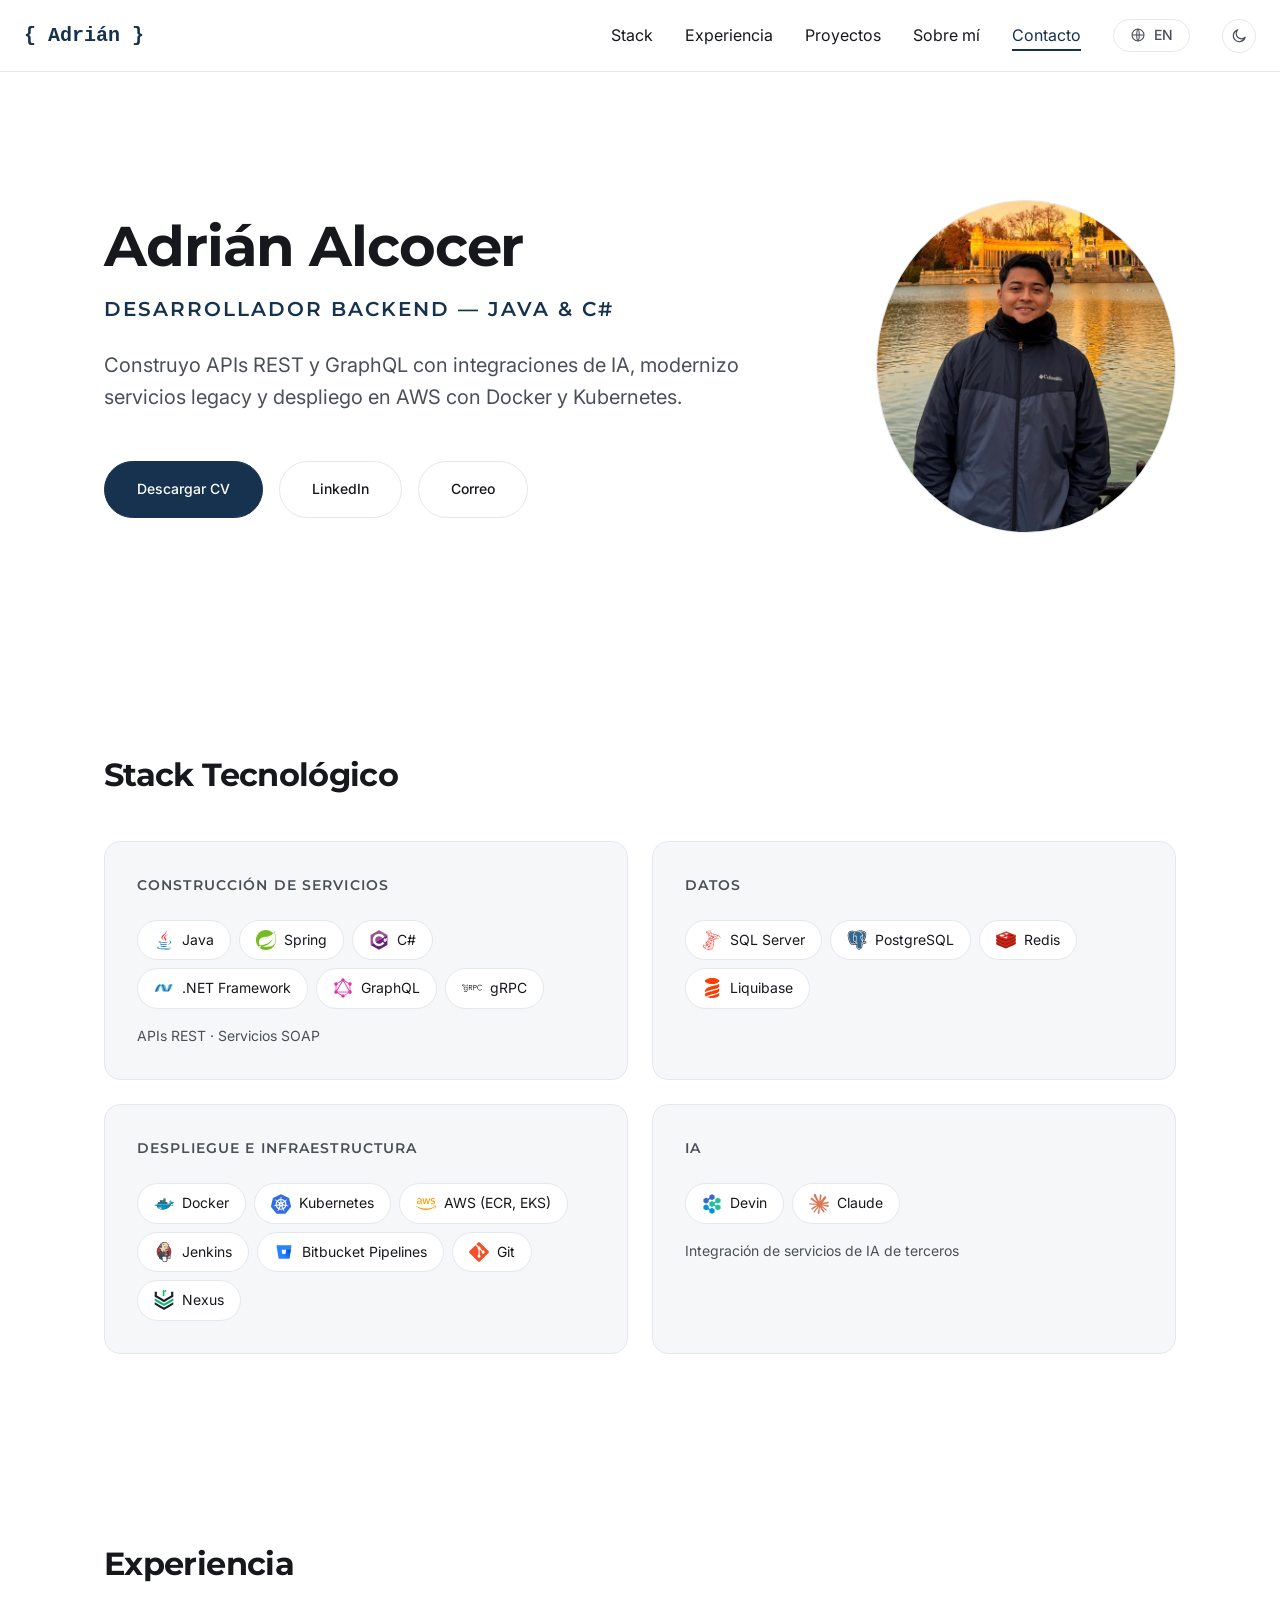
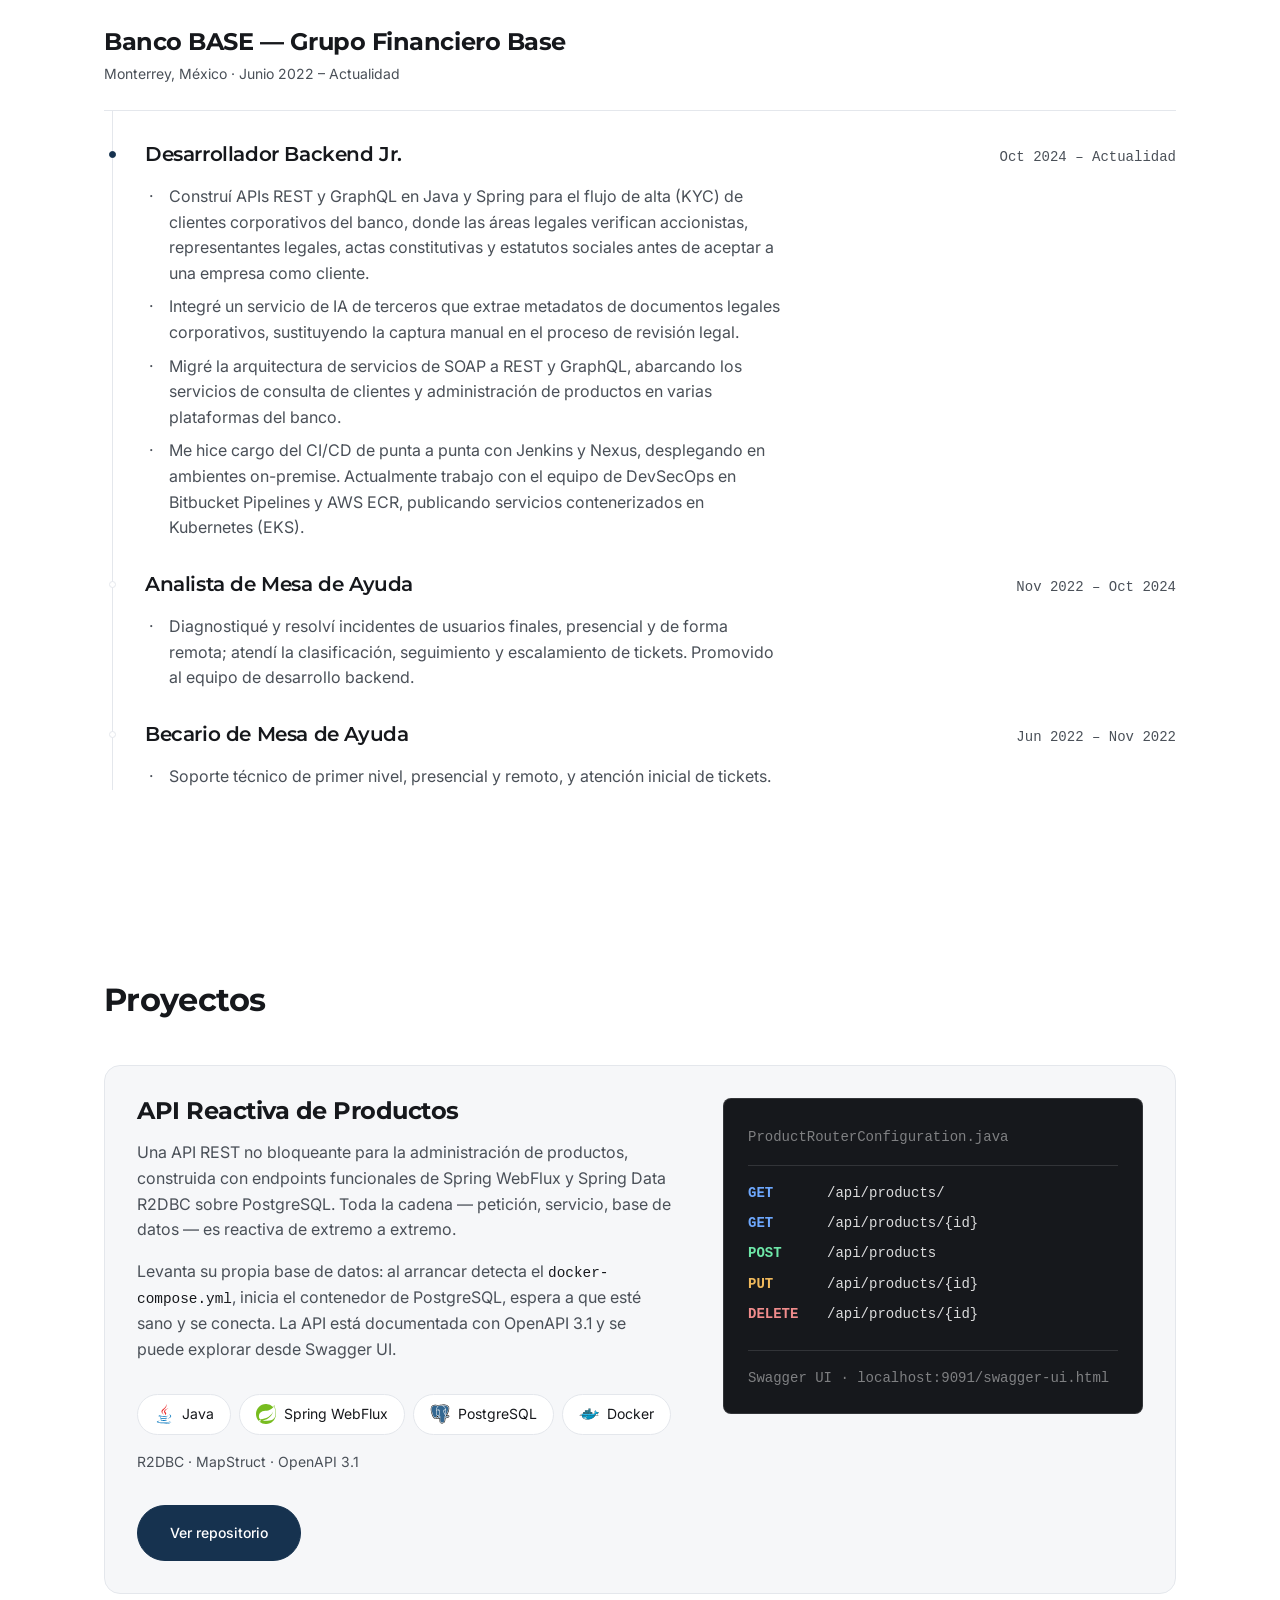
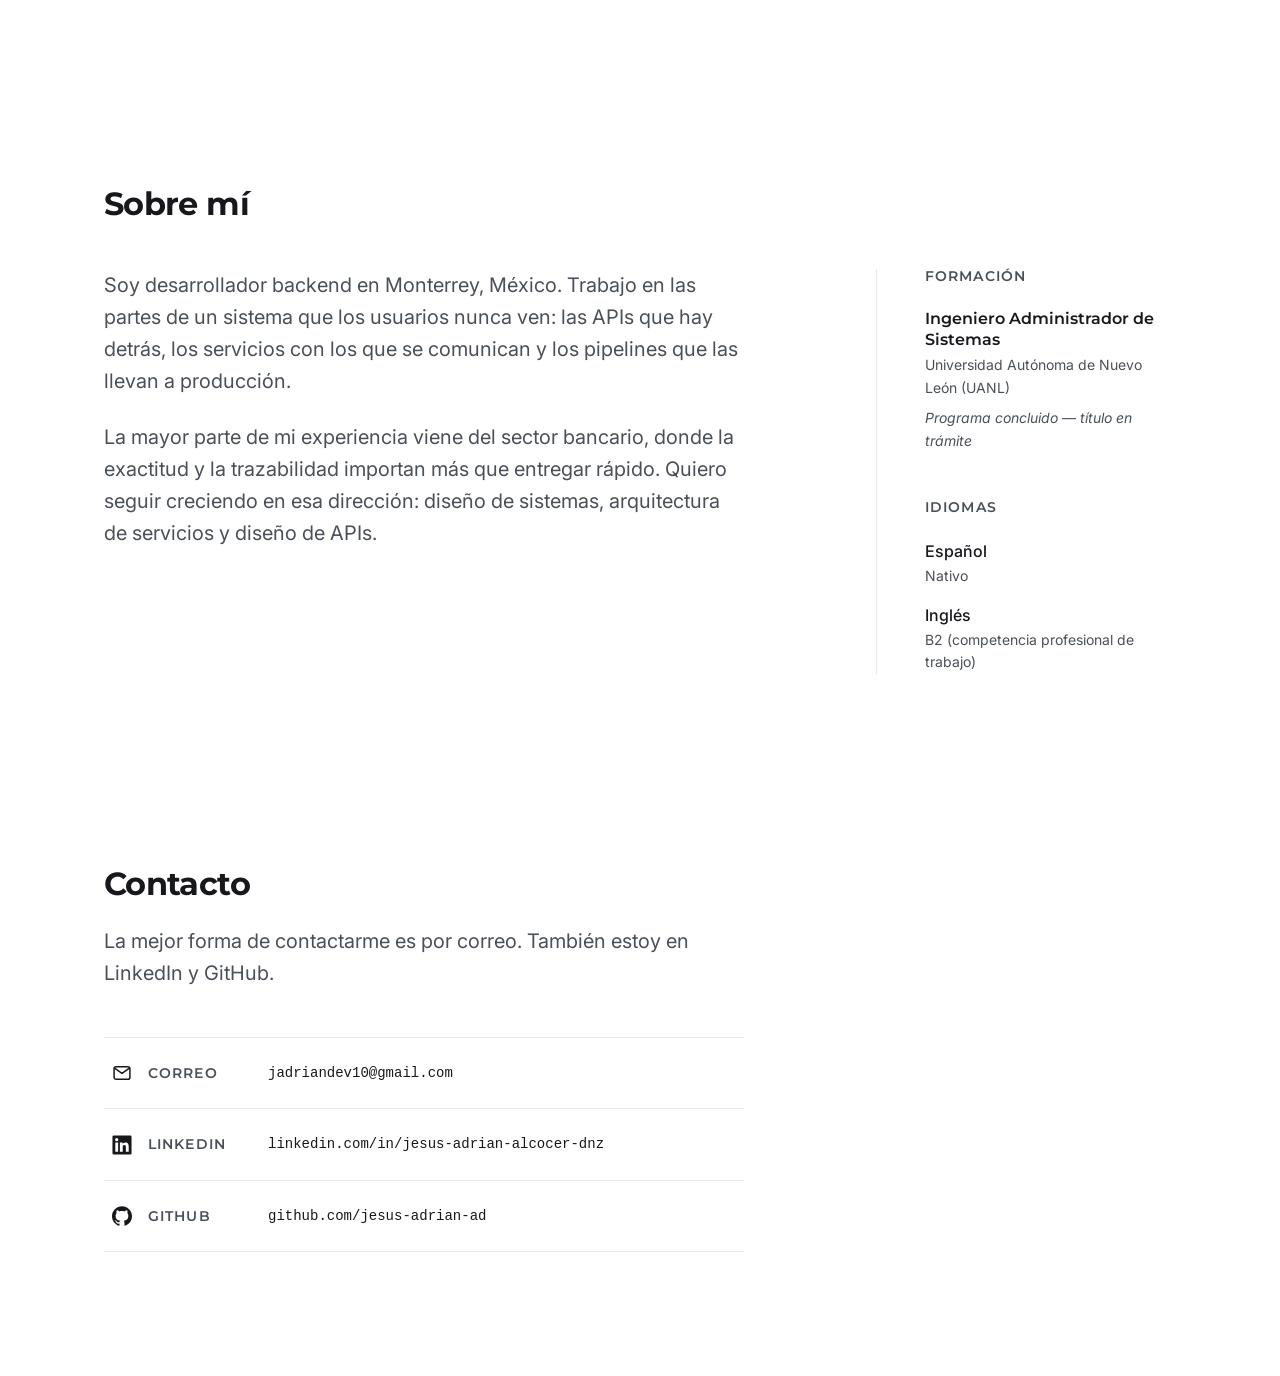
==== index-es.html @ e0c92d5a "feat: add animations, language and dark mode" ====
<!DOCTYPE html>
<html lang="es">

<head>
    <meta charset="UTF-8">
    <meta name="viewport" content="width=device-width, initial-scale=1.0, viewport-fit=cover">
    <title>Jesus Adrian Alcocer Donez</title>
    <meta name="description"
        content="Desarrollador backend en Monterrey, México. APIs REST y GraphQL en Java y Spring, integraciones de IA y despliegues en AWS con Docker y Kubernetes.">

    <!-- Antes del primer pintado: evita el destello blanco al recargar en oscuro. -->
    <script>
        (() => {
            try {
                const t = localStorage.getItem('theme');
                if (t === 'light' || t === 'dark') {
                    document.documentElement.setAttribute('data-theme', t);
                }
            } catch (e) {
                /* localStorage bloqueado: manda la preferencia del sistema */
            }
        })();
    </script>

    <!-- Versiones por idioma -->
    <link rel="alternate" hreflang="en" href="./index.html">
    <link rel="alternate" hreflang="es" href="./index-es.html">
    <link rel="alternate" hreflang="x-default" href="./index.html">

    <!-- Tab Icon -->
    <link rel="icon" href="./assets/icons/yisoft_favicon_64.png" type="image/x-icon">

    <!-- Fonts: Montserrat (títulos) + Inter (texto) -->
    <link rel="preconnect" href="https://fonts.googleapis.com">
    <link rel="preconnect" href="https://fonts.gstatic.com" crossorigin>
    <link
        href="https://fonts.googleapis.com/css2?family=Inter:wght@400;500&family=Montserrat:wght@600;700&display=swap"
        rel="stylesheet">

    <!-- Styles Refference -->
    <link rel="stylesheet" href="./styles/styles.css">
</head>

<body>
    <nav>
        <a href="#" class="logo">{ Adrián }</a>
        <div class="nav-right">
            <ul id="nav-menu">
                <li><a href="#stack">Stack</a></li>
                <li><a href="#experience">Experiencia</a></li>
                <li><a href="#projects">Proyectos</a></li>
                <li><a href="#about">Sobre mí</a></li>
                <li><a href="#contact">Contacto</a></li>
            </ul>
            <a class="lang-switch" href="./index.html" hreflang="en" lang="en"
                title="View this page in English">
                <svg class="lang-icon" viewBox="0 0 24 24" fill="none" stroke="currentColor"
                    stroke-width="1.6" aria-hidden="true" focusable="false">
                    <circle cx="12" cy="12" r="9" />
                    <path d="M3 12h18" />
                    <path d="M12 3c2.5 2.7 2.5 15.3 0 18" />
                    <path d="M12 3c-2.5 2.7-2.5 15.3 0 18" />
                </svg>
                EN
            </a>
            <button class="theme-toggle" type="button" aria-label="Cambiar entre modo claro y oscuro" title="Cambiar entre modo claro y oscuro">
                <svg class="theme-icon theme-icon-moon" viewBox="0 0 24 24" fill="none"
                    stroke="currentColor" stroke-width="1.7" stroke-linecap="round"
                    stroke-linejoin="round" aria-hidden="true" focusable="false">
                    <path d="M20 14.5A8.5 8.5 0 1 1 9.5 4a7 7 0 0 0 10.5 10.5Z" />
                </svg>
                <svg class="theme-icon theme-icon-sun" viewBox="0 0 24 24" fill="none"
                    stroke="currentColor" stroke-width="1.7" stroke-linecap="round"
                    stroke-linejoin="round" aria-hidden="true" focusable="false">
                    <circle cx="12" cy="12" r="4.2" />
                    <path d="M12 2.5v2M12 19.5v2M2.5 12h2M19.5 12h2" />
                    <path d="m4.9 4.9 1.4 1.4M17.7 17.7l1.4 1.4M19.1 4.9l-1.4 1.4M6.3 17.7l-1.4 1.4" />
                </svg>
            </button>
            <button class="nav-toggle" type="button" aria-label="Abrir menú de navegación"
                aria-expanded="false" aria-controls="nav-menu">
                <svg class="nav-icon nav-icon-menu" viewBox="0 0 24 24" fill="none"
                    stroke="currentColor" stroke-width="1.8" stroke-linecap="round"
                    aria-hidden="true" focusable="false">
                    <path d="M4 7h16M4 12h16M4 17h16" />
                </svg>
                <svg class="nav-icon nav-icon-close" viewBox="0 0 24 24" fill="none"
                    stroke="currentColor" stroke-width="1.8" stroke-linecap="round"
                    aria-hidden="true" focusable="false">
                    <path d="M6 6l12 12M18 6L6 18" />
                </svg>
            </button>
        </div>
    </nav>

    <main>
    <section class="hero">
        <div class="hero-text">
            <h1>Adrián Alcocer</h1>
            <p class="hero-role">Desarrollador Backend — Java &amp; C#</p>
            <p class="hero-summary">Construyo APIs REST y GraphQL con integraciones de IA,
                modernizo servicios legacy y despliego en AWS
                con Docker y Kubernetes.</p>

            <div class="hero-actions">
                <a class="btn btn-primary" href="./assets/docs/CV_Spanish_Version.pdf" download>
                    Descargar CV</a>
                <a class="btn" href="https://linkedin.com/in/jesus-adrian-alcocer-dnz"
                    target="_blank" rel="noopener noreferrer">LinkedIn</a>
                <a class="btn" href="mailto:jadriandev10@gmail.com">Correo</a>
            </div>
        </div>
        <div class="hero-picture">
            <img src="./assets/images/adrian_hero.jpg" alt="Adrián Alcocer" width="624" height="693">
        </div>
    </section>
    <section class="stack" id="stack">
        <h2>Stack Tecnológico</h2>

        <dl class="stack-grid">
            <div class="stack-card">
                <dt>Construcción de servicios</dt>
                <dd>
                    <ul class="chips">
                        <li class="chip"><img src="./assets/icons/tech/java.svg" alt="" width="24" height="24">Java</li>
                        <li class="chip"><img src="./assets/icons/tech/spring.svg" alt="" width="24" height="24">Spring</li>
                        <li class="chip"><img src="./assets/icons/tech/csharp.svg" alt="" width="24" height="24">C#</li>
                        <li class="chip"><img src="./assets/icons/tech/dotnet.svg" alt="" width="24" height="24">.NET Framework</li>
                        <li class="chip"><img src="./assets/icons/tech/graphql.svg" alt="" width="24" height="24">GraphQL</li>
                        <li class="chip"><img src="./assets/icons/tech/grpc.svg" alt="" width="24" height="24">gRPC</li>
                    </ul>
                    <p class="chips-extra">APIs REST · Servicios SOAP</p>
                </dd>
            </div>

            <div class="stack-card">
                <dt>Datos</dt>
                <dd>
                    <ul class="chips">
                        <li class="chip"><img src="./assets/icons/tech/sqlserver.svg" alt="" width="24" height="24">SQL Server</li>
                        <li class="chip"><img src="./assets/icons/tech/postgresql.svg" alt="" width="24" height="24">PostgreSQL</li>
                        <li class="chip"><img src="./assets/icons/tech/redis.svg" alt="" width="24" height="24">Redis</li>
                        <li class="chip"><img src="./assets/icons/tech/liquibase.svg" alt="" width="24" height="24">Liquibase</li>
                    </ul>
                </dd>
            </div>

            <div class="stack-card">
                <dt>Despliegue e infraestructura</dt>
                <dd>
                    <ul class="chips">
                        <li class="chip"><img src="./assets/icons/tech/docker.svg" alt="" width="24" height="24">Docker</li>
                        <li class="chip"><img src="./assets/icons/tech/kubernetes.svg" alt="" width="24" height="24">Kubernetes</li>
                        <li class="chip"><img src="./assets/icons/tech/aws.svg" alt="" width="24" height="24">AWS (ECR, EKS)</li>
                        <li class="chip"><img src="./assets/icons/tech/jenkins.svg" alt="" width="24" height="24">Jenkins</li>
                        <li class="chip"><img src="./assets/icons/tech/bitbucket.svg" alt="" width="24" height="24">Bitbucket Pipelines</li>
                        <li class="chip"><img src="./assets/icons/tech/git.svg" alt="" width="24" height="24">Git</li>
                        <li class="chip"><img src="./assets/icons/tech/sonatype-nexus-repository.svg" alt="" width="24" height="24">Nexus</li>
                    </ul>
                </dd>
            </div>

            <div class="stack-card">
                <dt>IA</dt>
                <dd>
                    <ul class="chips">
                        <li class="chip"><img src="./assets/icons/tech/devin-color.svg" alt="" width="24" height="24">Devin</li>
                        <li class="chip"><img src="./assets/icons/tech/claude.svg" alt="" width="24" height="24">Claude</li>
                    </ul>
                    <p class="chips-extra">Integración de servicios de IA de terceros</p>
                </dd>
            </div>
        </dl>
    </section>
    <section class="experience" id="experience">
        <h2>Experiencia</h2>

        <article class="job">
            <header class="job-header">
                <h3 class="job-company">Banco BASE — Grupo Financiero Base</h3>
                <p class="job-meta">Monterrey, México · Junio 2022 – Actualidad</p>
            </header>

            <ol class="roles">
                <li class="role role-current">
                    <div class="role-header">
                        <h4 class="role-title">Desarrollador Backend Jr.</h4>
                        <p class="role-dates">Oct 2024 – Actualidad</p>
                    </div>
                    <ul class="role-points">
                        <li>Construí APIs REST y GraphQL en Java y Spring para el flujo de alta (KYC)
                            de clientes corporativos del banco, donde las áreas legales verifican
                            accionistas, representantes legales, actas constitutivas y estatutos
                            sociales antes de aceptar a una empresa como cliente.</li>
                        <li>Integré un servicio de IA de terceros que extrae metadatos de documentos
                            legales corporativos, sustituyendo la captura manual en el proceso de
                            revisión legal.</li>
                        <li>Migré la arquitectura de servicios de SOAP a REST y GraphQL, abarcando los
                            servicios de consulta de clientes y administración de productos en varias
                            plataformas del banco.</li>
                        <li>Me hice cargo del CI/CD de punta a punta con Jenkins y Nexus, desplegando
                            en ambientes on-premise. Actualmente trabajo con el equipo de DevSecOps en
                            Bitbucket Pipelines y AWS ECR, publicando servicios contenerizados en
                            Kubernetes (EKS).</li>
                    </ul>
                </li>

                <li class="role">
                    <div class="role-header">
                        <h4 class="role-title">Analista de Mesa de Ayuda</h4>
                        <p class="role-dates">Nov 2022 – Oct 2024</p>
                    </div>
                    <ul class="role-points">
                        <li>Diagnostiqué y resolví incidentes de usuarios finales, presencial y de
                            forma remota; atendí la clasificación, seguimiento y escalamiento de
                            tickets. Promovido al equipo de desarrollo backend.</li>
                    </ul>
                </li>

                <li class="role">
                    <div class="role-header">
                        <h4 class="role-title">Becario de Mesa de Ayuda</h4>
                        <p class="role-dates">Jun 2022 – Nov 2022</p>
                    </div>
                    <ul class="role-points">
                        <li>Soporte técnico de primer nivel, presencial y remoto, y atención inicial
                            de tickets.</li>
                    </ul>
                </li>
            </ol>
        </article>
    </section>
    <section class="projects" id="projects">
        <h2>Proyectos</h2>

        <article class="project">
            <div class="project-info">
                <h3 class="project-title">API Reactiva de Productos</h3>
                <p class="project-desc">Una API REST no bloqueante para la administración de
                    productos, construida con endpoints funcionales de Spring WebFlux y Spring Data
                    R2DBC sobre PostgreSQL. Toda la cadena — petición, servicio, base de datos — es
                    reactiva de extremo a extremo.</p>
                <p class="project-desc">Levanta su propia base de datos: al arrancar detecta el
                    <code>docker-compose.yml</code>, inicia el contenedor de PostgreSQL, espera a que
                    esté sano y se conecta. La API está documentada con OpenAPI 3.1 y se puede
                    explorar desde Swagger UI.</p>

                <ul class="chips">
                    <li class="chip"><img src="./assets/icons/tech/java.svg" alt="" width="24" height="24">Java</li>
                    <li class="chip"><img src="./assets/icons/tech/spring.svg" alt="" width="24" height="24">Spring WebFlux</li>
                    <li class="chip"><img src="./assets/icons/tech/postgresql.svg" alt="" width="24" height="24">PostgreSQL</li>
                    <li class="chip"><img src="./assets/icons/tech/docker.svg" alt="" width="24" height="24">Docker</li>
                </ul>
                <p class="chips-extra">R2DBC · MapStruct · OpenAPI 3.1</p>

                <div class="project-actions">
                    <a class="btn btn-primary" href="https://github.com/jesus-adrian-ad/crud-spring-webflux"
                        target="_blank" rel="noopener noreferrer">Ver repositorio</a>
                </div>
            </div>

            <div class="project-preview">
                <div class="preview-head">
                    <span class="preview-title">ProductRouterConfiguration.java</span>
                </div>
                <ul class="endpoints">
                    <li><span class="method method-get">GET</span><code>/api/products/</code></li>
                    <li><span class="method method-get">GET</span><code>/api/products/{id}</code></li>
                    <li><span class="method method-post">POST</span><code>/api/products</code></li>
                    <li><span class="method method-put">PUT</span><code>/api/products/{id}</code></li>
                    <li><span class="method method-delete">DELETE</span><code>/api/products/{id}</code></li>
                </ul>
                <p class="preview-foot">Swagger UI · localhost:9091/swagger-ui.html</p>
            </div>
        </article>
    </section>
    <section class="about" id="about">
        <h2>Sobre mí</h2>

        <div class="about-grid">
            <div class="about-bio">
                <p>Soy desarrollador backend en Monterrey, México. Trabajo en las partes de un
                    sistema que los usuarios nunca ven: las APIs que hay detrás, los servicios con
                    los que se comunican y los pipelines que las llevan a producción.</p>
                <p>La mayor parte de mi experiencia viene del sector bancario, donde la exactitud y
                    la trazabilidad importan más que entregar rápido. Quiero seguir creciendo en esa
                    dirección: diseño de sistemas, arquitectura de servicios y diseño de APIs.</p>
            </div>

            <aside class="about-facts">
                <div class="fact">
                    <h3>Formación</h3>
                    <p class="fact-title">Ingeniero Administrador de Sistemas</p>
                    <p class="fact-meta">Universidad Autónoma de Nuevo León (UANL)</p>
                    <p class="fact-note">Programa concluido — título en trámite</p>
                </div>

                <div class="fact">
                    <h3>Idiomas</h3>
                    <dl class="langs">
                        <div>
                            <dt>Español</dt>
                            <dd>Nativo</dd>
                        </div>
                        <div>
                            <dt>Inglés</dt>
                            <dd>B2 (competencia profesional de trabajo)</dd>
                        </div>
                    </dl>
                </div>
            </aside>
        </div>
    </section>
    <section class="contact" id="contact">
        <h2>Contacto</h2>
        <p class="contact-lead">La mejor forma de contactarme es por correo.
            También estoy en LinkedIn y GitHub.</p>

        <ul class="contact-list">
            <li>
                <a class="contact-link" href="mailto:jadriandev10@gmail.com">
                    <svg class="contact-icon" viewBox="0 0 24 24" fill="none" stroke="currentColor"
                        stroke-width="1.8" stroke-linecap="round" stroke-linejoin="round"
                        aria-hidden="true" focusable="false">
                        <rect x="2.5" y="4.5" width="19" height="15" rx="2.5" />
                        <path d="m3.5 6.5 8.5 6 8.5-6" />
                    </svg>
                    <span class="contact-label">Correo</span>
                    <span class="contact-value">jadriandev10@gmail.com</span>
                </a>
            </li>
            <li>
                <a class="contact-link" href="https://linkedin.com/in/jesus-adrian-alcocer-dnz"
                    target="_blank" rel="noopener noreferrer">
                    <svg class="contact-icon" viewBox="0 0 128 128" fill="currentColor"
                        aria-hidden="true" focusable="false">
                        <path
                            d="M116 3H12a8.91 8.91 0 00-9 8.8v104.42a8.91 8.91 0 009 8.78h104a8.93 8.93 0 009-8.81V11.77A8.93 8.93 0 00116 3zM39.17 107H21.06V48.73h18.11zm-9-66.21a10.5 10.5 0 1110.49-10.5 10.5 10.5 0 01-10.54 10.48zM107 107H88.89V78.65c0-6.75-.12-15.44-9.41-15.44s-10.87 7.36-10.87 15V107H50.53V48.73h17.36v8h.24c2.42-4.58 8.32-9.41 17.13-9.41C103.6 47.28 107 59.35 107 75z" />
                    </svg>
                    <span class="contact-label">LinkedIn</span>
                    <span class="contact-value">linkedin.com/in/jesus-adrian-alcocer-dnz</span>
                </a>
            </li>
            <li>
                <a class="contact-link" href="https://github.com/jesus-adrian-ad"
                    target="_blank" rel="noopener noreferrer">
                    <svg class="contact-icon" viewBox="0 0 24 24" fill="currentColor"
                        aria-hidden="true" focusable="false">
                        <path
                            d="M12 .297c-6.63 0-12 5.373-12 12 0 5.303 3.438 9.8 8.205 11.385.6.113.82-.258.82-.577 0-.285-.01-1.04-.015-2.04-3.338.724-4.042-1.61-4.042-1.61C4.422 18.07 3.633 17.7 3.633 17.7c-1.087-.744.084-.729.084-.729 1.205.084 1.838 1.236 1.838 1.236 1.07 1.835 2.809 1.305 3.495.998.108-.776.417-1.305.76-1.605-2.665-.3-5.466-1.332-5.466-5.93 0-1.31.465-2.38 1.235-3.22-.135-.303-.54-1.523.105-3.176 0 0 1.005-.322 3.3 1.23.96-.267 1.98-.399 3-.405 1.02.006 2.04.138 3 .405 2.28-1.552 3.285-1.23 3.285-1.23.645 1.653.24 2.873.12 3.176.765.84 1.23 1.91 1.23 3.22 0 4.61-2.805 5.625-5.475 5.92.42.36.81 1.096.81 2.22 0 1.606-.015 2.896-.015 3.286 0 .315.21.69.825.57C20.565 22.092 24 17.592 24 12.297c0-6.627-5.373-12-12-12" />
                    </svg>
                    <span class="contact-label">GitHub</span>
                    <span class="contact-value">github.com/jesus-adrian-ad</span>
                </a>
            </li>
        </ul>
    </section>
    </main>

    <!-- Sin defer a propósito: debe correr antes del primer pintado. -->
    <script src="./scripts/main.js"></script>
</body>

</html>
---- styles/styles.css ----
/* =====================================================================
   Adrián Alcocer — Sitio personal
   Vamos construyendo esta hoja de estilos bloque por bloque.
   ===================================================================== */


/* =====================================================================
   BLOQUE 0 — Reset mínimo
   ===================================================================== */

*, *::before, *::after {
  box-sizing: border-box;
}

html {
  scroll-behavior: smooth;
}

body {
  margin: 0;
}

ul {
  list-style: none;
  margin: 0;
  padding: 0;
}

a {
  color: inherit;
  text-decoration: none;
}


/* =====================================================================
   BLOQUE 1 — Design tokens
   ===================================================================== */

:root {
  /* Espaciado: escala base 8 */
  --space-1:  4px;
  --space-2:  8px;
  --space-3: 16px;
  --space-4: 24px;
  --space-5: 32px;
  --space-6: 48px;
  --space-7: 64px;
  --space-8: 96px;
  --space-9: 128px;

  /* Tipografía */
  --text-xs:  0.875rem;
  --text-sm:  1rem;
  --text-md:  1.25rem;
  --text-lg:  1.5rem;
  --text-xl:  2rem;

  /* Fluido: 36px en un iPhone SE, 56px de 700px en adelante. Evita el
     salto brusco que daba un breakpoint y cubre todos los anchos de
     iPhone (375 / 390 / 393 / 402 / 430 / 440) sin casos especiales. */
  --text-3xl: clamp(2.25rem, 7vw, 3.5rem);

  --leading-tight: 1.1;
  --leading-snug:  1.3;
  --leading-body:  1.6;

  --font-display: "Montserrat", system-ui, -apple-system, "Segoe UI", sans-serif;
  --font-body:    "Inter", system-ui, -apple-system, "Segoe UI", sans-serif;
  --font-mono: ui-monospace, "SFMono-Regular", "Menlo", "Consolas", monospace;

  --tracking-tight: -0.02em;
  --tracking-wide:   0.08em;

  /* Movimiento. La curva expo arranca rápido y frena muy largo: es lo que
     separa una animación que se siente cara de un ease-out genérico. */
  --ease-out-expo: cubic-bezier(0.16, 1, 0.3, 1);
  --ease-out-soft: cubic-bezier(0.33, 1, 0.68, 1);
  --dur-fast:   0.18s;
  --dur-normal: 0.35s;
  --dur-slow:   0.75s;

  /* Color — modo claro (ver BLOQUE 1.2 para el oscuro) */
  color-scheme: light;

  --bg:        #ffffff;
  --bg-alt:    #f6f7f9;
  --ink:       #16181c;
  --ink-muted: #4a5058;
  --accent:    #16324f;
  --border:    #e4e7ec;

  /* El panel de código del proyecto es oscuro en los dos modos, así que
     lleva sus propios tokens y no depende de --ink / --bg. */
  --panel-bg:        #16181c;
  --panel-ink:       rgba(255, 255, 255, 0.85);
  --panel-ink-muted: rgba(255, 255, 255, 0.45);
  --panel-border:    rgba(255, 255, 255, 0.12);

  --shadow: rgba(0, 0, 0, 0.06);

  /* Layout */
  --container: 1120px;
  --measure:   640px;
  --nav-height: 72px;
}


/* =====================================================================
   BLOQUE 1.2 — Modo oscuro
   Tres estados: sin elegir nada manda el sistema; data-theme="dark" y
   data-theme="light" son la elección explícita del usuario y ganan sobre
   el sistema en ambos sentidos. Solo se redefinen tokens de color: ni un
   solo componente sabe en qué modo está.
   ===================================================================== */

@media (prefers-color-scheme: dark) {
  :root:not([data-theme="light"]) {
    color-scheme: dark;

    --bg:        #0f1216;
    --bg-alt:    #171b21;
    --ink:       #e7eaee;
    --ink-muted: #a2abb8;
    --accent:    #7cb3e8;
    --border:    #272d36;

    --panel-bg:     #0a0c0f;
    --panel-border: rgba(255, 255, 255, 0.10);

    --shadow: rgba(0, 0, 0, 0.5);
  }
}

:root[data-theme="dark"] {
  color-scheme: dark;

  --bg:        #0f1216;
  --bg-alt:    #171b21;
  --ink:       #e7eaee;
  --ink-muted: #a2abb8;
  --accent:    #7cb3e8;
  --border:    #272d36;

  --panel-bg:     #0a0c0f;
  --panel-border: rgba(255, 255, 255, 0.10);

  --shadow: rgba(0, 0, 0, 0.5);
}


/* =====================================================================
   BLOQUE 1.5 — Tipografía base
   Inter para el texto corrido, Montserrat para la jerarquía de títulos.
   ===================================================================== */

body {
  font-family: var(--font-body);
  font-size: var(--text-sm);
  line-height: var(--leading-body);
  color: var(--ink);
  background: var(--bg);
  -webkit-font-smoothing: antialiased;
}

h1, h2, h3, h4 {
  font-family: var(--font-display);
  font-weight: 700;
  line-height: var(--leading-tight);
  letter-spacing: var(--tracking-tight);
  color: var(--ink);
  margin: 0;
}

h1 { font-size: var(--text-3xl); }
h2 { font-size: var(--text-xl); }
h3 { font-size: var(--text-lg); }
h4 { font-size: var(--text-md); font-weight: 600; }

p {
  margin: 0;
}


/* =====================================================================
   BLOQUE 1.7 — Layout de sección
   Ancho, centrado y ritmo vertical compartidos por todas las secciones.
   Cada bloque posterior sobrescribe solo lo que necesite (el hero y el
   contact llevan más aire por ser la entrada y el cierre de la página).
   ===================================================================== */

.hero,
.stack,
.experience,
.projects,
.about,
.contact {
  max-width: var(--container);
  margin-inline: auto;
  padding: var(--space-8) var(--space-4);

  /* En iPhone apaisado el notch invade un lateral. Con viewport-fit=cover
     en el <meta>, env() devuelve ese hueco; max() se queda con el mayor
     entre el padding normal y la zona segura, así que en el resto de
     dispositivos (donde env() es 0) no cambia nada. */
  padding-left: max(var(--space-4), env(safe-area-inset-left));
  padding-right: max(var(--space-4), env(safe-area-inset-right));
}

.stack h2,
.experience h2,
.projects h2,
.about h2 {
  margin-bottom: var(--space-6);
}

@media (max-width: 767px) {
  .stack,
  .experience,
  .projects,
  .about,
  .contact {
    padding-block: var(--space-7);
  }
}


/* =====================================================================
   BLOQUE 1.8 — Pantallas grandes
   En un monitor de 2560px el contenedor de 1120px deja el contenido en
   el 44% del ancho y el resto en márgenes. Se escalan tokens en dos
   pasos; ninguna regla de componente cambia.

   El contenedor crece menos que la pantalla a propósito: --measure
   (el ancho del texto corrido) sube solo lo justo para mantener ~80
   caracteres por línea al crecer también la tipografía. Estirar el
   texto a todo lo ancho se lee peor, no mejor.
   ===================================================================== */

@media (min-width: 1600px) {
  :root {
    --container: 1280px;
    --measure:    680px;

    --text-xs:  0.9375rem;
    --text-sm:  1.0625rem;
    --text-md:  1.3125rem;
    --text-lg:  1.625rem;
    --text-xl:  2.25rem;
    --text-3xl: 4rem;
  }
}

@media (min-width: 2100px) {
  :root {
    --container: 1440px;
    --measure:    720px;

    --text-xs:  1rem;
    --text-sm:  1.125rem;
    --text-md:  1.4375rem;
    --text-lg:  1.75rem;
    --text-xl:  2.5rem;
    --text-3xl: 4.5rem;

    --space-8: 128px;
    --space-9: 176px;

    --nav-height: 84px;
  }
}


/* =====================================================================
   BLOQUE 2 — Navbar
   ===================================================================== */

nav {
  position: sticky;
  top: 0;
  z-index: 10;
  transition: box-shadow 0.2s ease;
  display: flex;
  align-items: center;
  justify-content: space-between;
  height: var(--nav-height);
  padding-left: max(var(--space-4), env(safe-area-inset-left));
  padding-right: max(var(--space-4), env(safe-area-inset-right));
  background: var(--bg);
  border-bottom: 1px solid var(--border);
}

.logo {
  font-family: var(--font-mono);
  font-size: var(--text-md);
  font-weight: 600;
  color: var(--accent);
}

.nav-right {
  display: flex;
  align-items: center;
  gap: var(--space-5);
}

nav ul {
  display: flex;
  gap: var(--space-5);
}

nav a:hover,
nav a:focus-visible {
  color: var(--accent);
}

/* --- Cambio de idioma --- */

.lang-switch {
  display: inline-flex;
  align-items: center;
  gap: var(--space-2);
  padding: var(--space-1) var(--space-3);
  font-size: var(--text-xs);
  font-weight: 500;
  color: var(--ink-muted);
  border: 1px solid var(--border);
  border-radius: 999px;
  transition: color 0.15s ease, border-color 0.15s ease;
}

.lang-icon {
  width: 16px;
  height: 16px;
}

/* --- Cambio de tema --- */

.theme-toggle {
  display: inline-flex;
  align-items: center;
  justify-content: center;
  width: 34px;
  height: 34px;
  padding: 0;
  color: var(--ink-muted);
  background: none;
  border: 1px solid var(--border);
  border-radius: 999px;
  cursor: pointer;
  transition: color 0.15s ease, border-color 0.15s ease;
}

.theme-toggle:hover,
.theme-toggle:focus-visible {
  color: var(--accent);
  border-color: var(--accent);
}

.theme-icon {
  width: 17px;
  height: 17px;
}

/* Se muestra el icono del modo al que se va, no el del modo actual:
   en claro se ve la luna, en oscuro el sol. */
.theme-icon-sun {
  display: none;
}

@media (prefers-color-scheme: dark) {
  :root:not([data-theme="light"]) .theme-icon-sun  { display: block; }
  :root:not([data-theme="light"]) .theme-icon-moon { display: none; }
}

:root[data-theme="dark"] .theme-icon-sun  { display: block; }
:root[data-theme="dark"] .theme-icon-moon { display: none; }

section {
  scroll-margin-top: var(--nav-height);
}

/* --- Botón hamburguesa --- */

/* Solo existe en móvil y tablet vertical; en escritorio los enlaces se ven. */
.nav-toggle {
  display: none;
  align-items: center;
  justify-content: center;
  width: 40px;
  height: 40px;
  padding: 0;
  color: var(--ink);
  background: none;
  border: 0;
  cursor: pointer;
}

.nav-icon {
  width: 22px;
  height: 22px;
}

/* El icono lo decide el estado ARIA: una sola fuente de verdad para
   lo que ve el usuario y lo que anuncia el lector de pantalla. */
.nav-toggle[aria-expanded="true"] .nav-icon-menu,
.nav-toggle[aria-expanded="false"] .nav-icon-close {
  display: none;
}


/* --- Navbar en móvil y tablet vertical ---
   El corte es 900px y no 767px porque los enlaces en español
   ("Experiencia", "Proyectos"…) desbordan antes que los ingleses. */

@media (max-width: 900px) {
  .nav-toggle {
    display: inline-flex;
  }

  /* Los enlaces pasan a ser un panel desplegable bajo la barra.
     nav es sticky, o sea posicionado, así que sirve de referencia. */
  nav ul {
    display: none;
    position: absolute;
    top: var(--nav-height);
    left: 0;
    right: 0;
    flex-direction: column;
    gap: 0;
    padding-block: var(--space-2);
    background: var(--bg);
    border-bottom: 1px solid var(--border);
    box-shadow: 0 10px 24px var(--shadow);
  }

  nav ul.is-open {
    display: flex;
  }

  /* Enlaces a lo ancho y con alto de dedo (48px). */
  nav ul a {
    display: block;
    padding: var(--space-3) var(--space-4);
  }
}

@media (max-width: 767px) {
  .nav-right {
    gap: var(--space-2);
  }

  /* El globo se cae para que el navbar quepa; el código de idioma basta. */
  .lang-icon {
    display: none;
  }

  .lang-switch {
    padding-inline: var(--space-3);
  }

  /* Objetivo táctil más holgado en pantallas de teléfono. */
  .theme-toggle {
    width: 40px;
    height: 40px;
  }
}


/* =====================================================================
   BLOQUE 3 — Hero
   Dos columnas: texto a la izquierda, foto a la derecha.
   ===================================================================== */

.hero {
  display: grid;
  grid-template-columns: 1fr minmax(220px, 300px);
  align-items: center;
  gap: var(--space-8);
  padding-block: var(--space-9);   /* más aire que el resto de secciones */
}

/* --- Columna izquierda: texto --- */

.hero-text {
  max-width: var(--measure);
}

.hero-text h1 {
  margin-bottom: var(--space-3);
}

.hero-role {
  font-family: var(--font-display);
  font-size: var(--text-md);
  font-weight: 600;
  text-transform: uppercase;
  letter-spacing: 2px;
  color: var(--accent);
  margin-bottom: var(--space-4);
}

.hero-summary {
  font-size: var(--text-md);
  line-height: var(--leading-body);
  color: var(--ink-muted);
}

/* --- Botones del hero --- */

.hero-actions {
  display: flex;
  flex-wrap: wrap;
  gap: var(--space-3);
  margin-top: var(--space-6);
}

.btn {
  display: inline-flex;
  align-items: center;
  gap: var(--space-2);
  padding: var(--space-3) var(--space-5);
  font-size: var(--text-xs);
  font-weight: 500;
  border: 1px solid var(--border);
  border-radius: 999px;
  transition: color 0.15s ease, background-color 0.15s ease, border-color 0.15s ease;
}

.btn:hover,
.btn:focus-visible {
  color: var(--accent);
  border-color: var(--accent);
  background: var(--bg-alt);
}

.btn-primary {
  color: var(--bg);
  background: var(--accent);
  border-color: var(--accent);
}

.btn-primary:hover,
.btn-primary:focus-visible {
  color: var(--bg);
  background: var(--ink);
  border-color: var(--ink);
}

/* --- Columna derecha: foto --- */

/* El tope vive aquí y no solo en la columna del grid: así la foto no puede
   crecer aunque cambie el layout. Ancho y alto quedan atados por el ratio. */
.hero-picture {
  margin: 0;
  width: 100%;
  max-width: 300px;
  justify-self: end;
}

.hero-picture img {
  display: block;
  width: 100%;
  height: auto;
  aspect-ratio: 9 / 10;
  object-fit: cover;
  border-radius: 50%;   /* óvalo: sigue la proporción 9/10 del contenedor */
  border: 1px solid var(--border);
}


/* --- Hero responsive --- */

/* Con el contenedor más ancho, una foto de 300px deja un hueco entre el
   texto (topado a --measure) y el borde derecho. Crece con él. */

@media (min-width: 1600px) {
  .hero {
    grid-template-columns: 1fr minmax(260px, 360px);
  }

  .hero-picture {
    max-width: 360px;
  }
}

@media (min-width: 2100px) {
  .hero {
    grid-template-columns: 1fr minmax(300px, 420px);
  }

  .hero-picture {
    max-width: 420px;
  }
}

@media (max-width: 900px) {
  .hero {
    grid-template-columns: 1fr;
    gap: var(--space-6);
    padding-block: var(--space-7);
  }

  .hero-picture {
    order: -1;
    max-width: 240px;
    justify-self: start;   /* en una columna se alinea con el texto, no a la derecha */
  }
}


/* =====================================================================
   BLOQUE 4 — Tech Stack
   Cuatro tarjetas (una por categoría) con chips de logo + nombre.
   Iconos de devicon (https://github.com/devicons/devicon), servidos
   desde assets/icons/tech/.
   ===================================================================== */

.stack-grid {
  display: grid;
  grid-template-columns: repeat(2, 1fr);
  gap: var(--space-4);
  margin: 0;
}

/* --- Tarjeta de categoría --- */

.stack-card {
  padding: var(--space-5);
  background: var(--bg-alt);
  border: 1px solid var(--border);
  border-radius: var(--space-3);
}

/* Etiqueta pequeña de categoría. Compartida con las fichas de About. */
.stack-card dt,
.about-facts h3 {
  font-family: var(--font-display);
  font-size: var(--text-xs);
  font-weight: 600;
  letter-spacing: var(--tracking-wide);
  text-transform: uppercase;
  color: var(--ink-muted);
  margin-bottom: var(--space-4);
}

.stack-card dd {
  margin: 0;
}

/* --- Chips --- */

.chips {
  display: flex;
  flex-wrap: wrap;
  gap: var(--space-2);
}

.chip {
  display: inline-flex;
  align-items: center;
  gap: var(--space-2);
  padding: var(--space-2) var(--space-3);
  font-size: var(--text-xs);
  background: var(--bg);
  border: 1px solid var(--border);
  border-radius: 999px;
}

.chip img {
  width: 20px;
  height: 20px;
  object-fit: contain;
  flex-shrink: 0;
}

/* devicon dibuja el icono de gRPC en negro sólido, invisible sobre fondo
   oscuro. En ese modo se cambia por la variante blanca del mismo set.
   Es el único logo del stack sin colores propios. */
@media (prefers-color-scheme: dark) {
  :root:not([data-theme="light"]) .chip img[src$="grpc.svg"] {
    content: url("../assets/icons/tech/grpc-dark.svg");
  }
}

:root[data-theme="dark"] .chip img[src$="grpc.svg"] {
  content: url("../assets/icons/tech/grpc-dark.svg");
}

/* Tecnologías sin logo propio: van como texto suelto bajo los chips. */
.chips-extra {
  font-size: var(--text-xs);
  color: var(--ink-muted);
}

.chips + .chips-extra {
  margin-top: var(--space-3);
}


/* --- Stack responsive --- */

@media (max-width: 767px) {
  .stack-grid {
    grid-template-columns: 1fr;
  }

  .stack-card {
    padding: var(--space-4);
  }
}


/* =====================================================================
   BLOQUE 5 — Experience
   Un empleador, tres puestos anidados en una línea de tiempo.
   La progresión Help Desk → Backend es el mensaje: los puestos se
   indentan bajo la empresa, no se aplanan en tres bloques sueltos.
   ===================================================================== */

/* --- Cabecera del empleador --- */

.job-header {
  padding-bottom: var(--space-4);
  border-bottom: 1px solid var(--border);
}

.job-company {
  font-size: var(--text-lg);
}

.job-meta {
  margin-top: var(--space-2);
  font-size: var(--text-xs);
  color: var(--ink-muted);
}

/* --- Línea de tiempo de puestos --- */

.roles {
  list-style: none;
  margin: 0;
  padding: 0;
  padding-left: var(--space-5);
  border-left: 1px solid var(--border);
  margin-left: var(--space-2);
}

.role {
  position: relative;
  padding-top: var(--space-5);
}

/* Punto de la línea de tiempo, alineado con el título del puesto. */
.role::before {
  content: "";
  position: absolute;
  left: calc(var(--space-5) * -1 - 4px);
  top: calc(var(--space-5) + 0.5em);
  width: 7px;
  height: 7px;
  border-radius: 50%;
  background: var(--bg);
  border: 1px solid var(--border);
}

.role-current::before {
  background: var(--accent);
  border-color: var(--accent);
}

.role-header {
  display: flex;
  flex-wrap: wrap;
  align-items: baseline;
  justify-content: space-between;
  gap: var(--space-2) var(--space-4);
}

.role-title {
  font-size: var(--text-md);
}

.role-dates {
  font-family: var(--font-mono);
  font-size: var(--text-xs);
  color: var(--ink-muted);
  white-space: nowrap;
}

/* --- Viñetas del puesto --- */

.role-points {
  margin-top: var(--space-3);
  max-width: var(--measure);
  display: grid;
  gap: var(--space-2);
}

.role-points li {
  position: relative;
  padding-left: var(--space-4);
  color: var(--ink-muted);
}

.role-points li::before {
  content: "·";
  position: absolute;
  left: var(--space-1);
  color: var(--ink-muted);
}


/* --- Experience responsive --- */

@media (max-width: 767px) {
  .roles {
    padding-left: var(--space-4);
  }

  .role::before {
    left: calc(var(--space-4) * -1 - 4px);
  }

  /* En móvil la fecha sube sobre el título en vez de competir por el ancho. */
  .role-header {
    flex-direction: column-reverse;
    align-items: flex-start;
    gap: var(--space-1);
  }
}


/* =====================================================================
   BLOQUE 5.5 — Projects
   Tarjeta ancha a dos columnas: descripción y stack a la izquierda,
   la superficie de la API como vista previa a la derecha. Para pasar a
   un grid de varias tarjetas basta con envolver los .project en un
   contenedor con grid-template-columns y quitar las dos columnas de aquí.
   ===================================================================== */

.project {
  display: grid;
  grid-template-columns: 1fr minmax(300px, 420px);
  gap: var(--space-6);
  padding: var(--space-5);
  background: var(--bg-alt);
  border: 1px solid var(--border);
  border-radius: var(--space-3);
}

/* --- Columna izquierda: información --- */

.project-title {
  font-size: var(--text-lg);
  margin-bottom: var(--space-3);
}

.project-desc {
  max-width: var(--measure);
  color: var(--ink-muted);
}

.project-desc + .project-desc {
  margin-top: var(--space-3);
}

.project-desc code {
  font-family: var(--font-mono);
  font-size: 0.9em;
  color: var(--ink);
}

.project-info .chips {
  margin-top: var(--space-5);
}

.project-actions {
  margin-top: var(--space-5);
}

/* --- Columna derecha: vista previa de la API --- */

.project-preview {
  /* Colores de verbo HTTP: solo viven aquí, no son tokens globales. */
  --method-get:    #6ea8fe;
  --method-post:   #6ee7a8;
  --method-put:    #f0b95c;
  --method-delete: #f08c8c;

  align-self: start;
  padding: var(--space-4);
  background: var(--panel-bg);
  border: 1px solid var(--panel-border);
  border-radius: var(--space-2);
  overflow: hidden;
}

.preview-head {
  padding-bottom: var(--space-3);
  border-bottom: 1px solid var(--panel-border);
}

.preview-title {
  font-family: var(--font-mono);
  font-size: var(--text-xs);
  color: var(--panel-ink-muted);
}

.endpoints {
  display: grid;
  gap: var(--space-2);
  margin-top: var(--space-3);
  font-family: var(--font-mono);
  font-size: var(--text-xs);
}

.endpoints li {
  display: flex;
  align-items: baseline;
  gap: var(--space-3);
  color: var(--panel-ink);
}

.endpoints code {
  font-family: inherit;
  word-break: break-all;
}

.method {
  flex-shrink: 0;
  width: 4.5em;
  font-weight: 600;
}

.method-get    { color: var(--method-get); }
.method-post   { color: var(--method-post); }
.method-put    { color: var(--method-put); }
.method-delete { color: var(--method-delete); }

.preview-foot {
  margin-top: var(--space-4);
  padding-top: var(--space-3);
  border-top: 1px solid var(--panel-border);
  font-family: var(--font-mono);
  font-size: var(--text-xs);
  color: var(--panel-ink-muted);
}


/* --- Projects responsive --- */

@media (max-width: 900px) {
  .project {
    grid-template-columns: 1fr;
    gap: var(--space-5);
  }
}

@media (max-width: 767px) {
  .project {
    padding: var(--space-4);
  }
}


/* =====================================================================
   BLOQUE 6 — About
   Bio a la izquierda; Education e Idiomas como fichas a la derecha.
   Las etiquetas reutilizan el estilo de .stack-card dt (Bloque 4).
   ===================================================================== */

.about-grid {
  display: grid;
  grid-template-columns: minmax(0, 1fr) minmax(240px, 300px);
  gap: var(--space-8);
  align-items: start;
}

/* --- Bio --- */

.about-bio {
  display: grid;
  gap: var(--space-4);
  max-width: var(--measure);
  font-size: var(--text-md);
  color: var(--ink-muted);
}

/* --- Fichas: Education / Languages --- */

.about-facts {
  display: grid;
  gap: var(--space-6);
  padding-left: var(--space-6);
  border-left: 1px solid var(--border);
}

.fact-title {
  font-family: var(--font-display);
  font-weight: 600;
  line-height: var(--leading-snug);
}

.fact-meta {
  margin-top: var(--space-1);
  font-size: var(--text-xs);
  color: var(--ink-muted);
}

.fact-note {
  margin-top: var(--space-2);
  font-size: var(--text-xs);
  color: var(--ink-muted);
  font-style: italic;
}

.langs {
  margin: 0;
  display: grid;
  gap: var(--space-3);
}

.langs dt {
  font-weight: 500;
}

.langs dd {
  margin: 0;
  font-size: var(--text-xs);
  color: var(--ink-muted);
}


/* --- About responsive --- */

@media (max-width: 900px) {
  .about-grid {
    grid-template-columns: 1fr;
    gap: var(--space-6);
  }

  /* Sin columna lateral, la separación pasa de vertical a horizontal. */
  .about-facts {
    padding-left: 0;
    padding-top: var(--space-6);
    border-left: 0;
    border-top: 1px solid var(--border);
  }
}



/* =====================================================================
   BLOQUE 7 — Contact
   Tres filas etiqueta + valor, cada una enlazable por completo.
   Los iconos van inline para poder heredar el color con currentColor.
   ===================================================================== */

.contact {
  padding-bottom: var(--space-9);   /* cierre de página */
}

.contact h2 {
  margin-bottom: var(--space-4);
}

.contact-lead {
  max-width: var(--measure);
  margin-bottom: var(--space-6);
  font-size: var(--text-md);
  color: var(--ink-muted);
}

.contact-list {
  max-width: var(--measure);
  border-top: 1px solid var(--border);
}

.contact-link {
  display: grid;
  grid-template-columns: 20px 104px 1fr;
  align-items: center;
  gap: var(--space-3);
  padding: var(--space-4) var(--space-2);
  border-bottom: 1px solid var(--border);
  transition: color 0.15s ease, background-color 0.15s ease;
}

.contact-link:hover,
.contact-link:focus-visible {
  color: var(--accent);
  background: var(--bg-alt);
}

.contact-icon {
  width: 20px;
  height: 20px;
}

.contact-label {
  font-family: var(--font-display);
  font-size: var(--text-xs);
  font-weight: 600;
  letter-spacing: var(--tracking-wide);
  text-transform: uppercase;
  color: var(--ink-muted);
}

.contact-value {
  font-family: var(--font-mono);
  font-size: var(--text-xs);
  word-break: break-word;
}


/* --- Contact responsive --- */

@media (max-width: 767px) {
  .contact {
    padding-bottom: var(--space-8);
  }

  /* Sin ancho para tres columnas, el valor baja bajo su etiqueta. */
  .contact-link {
    grid-template-columns: 20px 1fr;
    gap: var(--space-1) var(--space-3);
  }

  .contact-label,
  .contact-value {
    grid-column: 2;
  }

  .contact-icon {
    grid-row: span 2;
    align-self: start;
    margin-top: var(--space-1);
  }
}


/* =====================================================================
   BLOQUE 8 — Movimiento
   Cuatro piezas: entrada del hero, revelado de secciones, estados de los
   elementos interactivos y el indicador de sección activa en el navbar.

   Todo el movimiento usa --ease-out-expo y solo anima opacity, transform
   y filter: son las tres propiedades que el navegador resuelve en la GPU
   sin recalcular layout. Nada anima height, width ni margin.
   ===================================================================== */

@keyframes rise {
  from {
    opacity: 0;
    transform: translateY(22px);
    filter: blur(6px);
  }
  to {
    opacity: 1;
    transform: none;
    filter: blur(0);
  }
}

/* --- Hero: entra solo, sin JS ---
   Va con @keyframes y no con el observador de scroll porque está sobre la
   línea de flotación: el CSS ya está aplicado en el primer pintado, así
   que no hay parpadeo. `backwards` lo mantiene oculto durante el retraso. */

@media (prefers-reduced-motion: no-preference) {
  .hero-text > *,
  .hero-picture {
    animation: rise var(--dur-slow) var(--ease-out-expo) backwards;
  }

  .hero-text > :nth-child(1) { animation-delay: 0.06s; }
  .hero-text > :nth-child(2) { animation-delay: 0.14s; }
  .hero-text > :nth-child(3) { animation-delay: 0.22s; }
  .hero-text > :nth-child(4) { animation-delay: 0.30s; }
  .hero-picture              { animation-delay: 0.18s; }
}

/* --- Secciones: revelado al entrar en pantalla ---
   La clase .reveal la añade scripts/main.js. Sin JS nunca se aplica y el
   contenido queda visible, así que esto no puede dejar la página en blanco. */

.reveal {
  opacity: 0;
  transform: translateY(22px);
  filter: blur(6px);
}

.reveal.is-visible {
  opacity: 1;
  transform: none;
  filter: blur(0);
  transition:
    opacity   var(--dur-slow) var(--ease-out-expo),
    transform var(--dur-slow) var(--ease-out-expo),
    filter    var(--dur-slow) var(--ease-out-expo);
  transition-delay: var(--reveal-delay, 0ms);
}

/* --- Navbar al hacer scroll --- */

nav.is-scrolled {
  box-shadow: 0 1px 12px var(--shadow);
}

/* --- Sección activa en el navbar ---
   El subrayado crece desde la izquierda al pasar el ratón y se queda fijo
   en la sección que estás viendo. Se dibuja con un pseudoelemento escalado
   en X: animar transform no provoca reflow, animar width sí. */

@media (min-width: 901px) {
  nav ul a {
    position: relative;
  }

  nav ul a::after {
    content: "";
    position: absolute;
    left: 0;
    right: 0;
    bottom: -6px;
    height: 1.5px;
    background: currentColor;
    transform: scaleX(0);
    transform-origin: left;
    transition: transform var(--dur-normal) var(--ease-out-expo);
  }

  nav ul a:hover::after,
  nav ul a:focus-visible::after,
  nav ul a.is-active::after {
    transform: scaleX(1);
  }

  nav ul a.is-active {
    color: var(--accent);
  }
}

/* En el panel desplegable el enlace activo se marca con una barra lateral:
   un subrayado no se lee en una lista vertical. */
@media (max-width: 900px) {
  nav ul a.is-active {
    color: var(--accent);
    box-shadow: inset 2px 0 0 var(--accent);
  }
}

/* --- Estados de los elementos interactivos ---
   Solo llevan movimiento los que de verdad llevan a algún lado. Las
   tarjetas y los chips no responden al hover a propósito: no son clicables
   y fingir que lo son confunde. */

.btn {
  transition:
    color            var(--dur-fast) var(--ease-out-soft),
    background-color var(--dur-fast) var(--ease-out-soft),
    border-color     var(--dur-fast) var(--ease-out-soft),
    transform        var(--dur-fast) var(--ease-out-soft),
    box-shadow       var(--dur-normal) var(--ease-out-soft);
}

.btn:hover,
.btn:focus-visible {
  transform: translateY(-2px);
  box-shadow: 0 6px 16px var(--shadow);
}

.btn:active {
  transform: translateY(0) scale(0.98);
  box-shadow: none;
}

.contact-link:active,
.theme-toggle:active,
.lang-switch:active,
.nav-toggle:active {
  transform: scale(0.97);
}

.theme-toggle,
.lang-switch,
.nav-toggle {
  transition:
    color        var(--dur-fast) var(--ease-out-soft),
    border-color var(--dur-fast) var(--ease-out-soft),
    transform    var(--dur-fast) var(--ease-out-soft);
}

/* El icono del tema gira al cambiar de modo. */
.theme-icon {
  transition: transform var(--dur-normal) var(--ease-out-expo);
}

.theme-toggle:hover .theme-icon {
  transform: rotate(25deg);
}

/* --- Cambio de tema ---
   Sin esto el salto claro/oscuro es un corte seco. La clase la pone y la
   quita el JS solo durante el cambio: dejar una transición permanente en
   `*` penalizaría el scroll y el hover de toda la página. */

.theme-transition,
.theme-transition *,
.theme-transition *::before,
.theme-transition *::after {
  /* El !important va una sola vez, al final: aplica a toda la declaración. */
  transition:
    background-color var(--dur-normal) var(--ease-out-soft),
    border-color     var(--dur-normal) var(--ease-out-soft),
    color            var(--dur-normal) var(--ease-out-soft) !important;
}

/* --- Respeto por prefers-reduced-motion ---
   El JS ya evita marcar nada, pero esto cubre el caso de que el ajuste
   cambie con la página abierta. */

@media (prefers-reduced-motion: reduce) {
  html {
    scroll-behavior: auto;   /* el scroll animado también es movimiento */
  }

  .reveal,
  .reveal.is-visible {
    opacity: 1;
    transform: none;
    filter: none;
    transition: none;
  }

  .btn:hover,
  .btn:focus-visible,
  .btn:active,
  .contact-link:active,
  .theme-toggle:active,
  .lang-switch:active,
  .nav-toggle:active,
  .theme-toggle:hover .theme-icon {
    transform: none;
  }
}
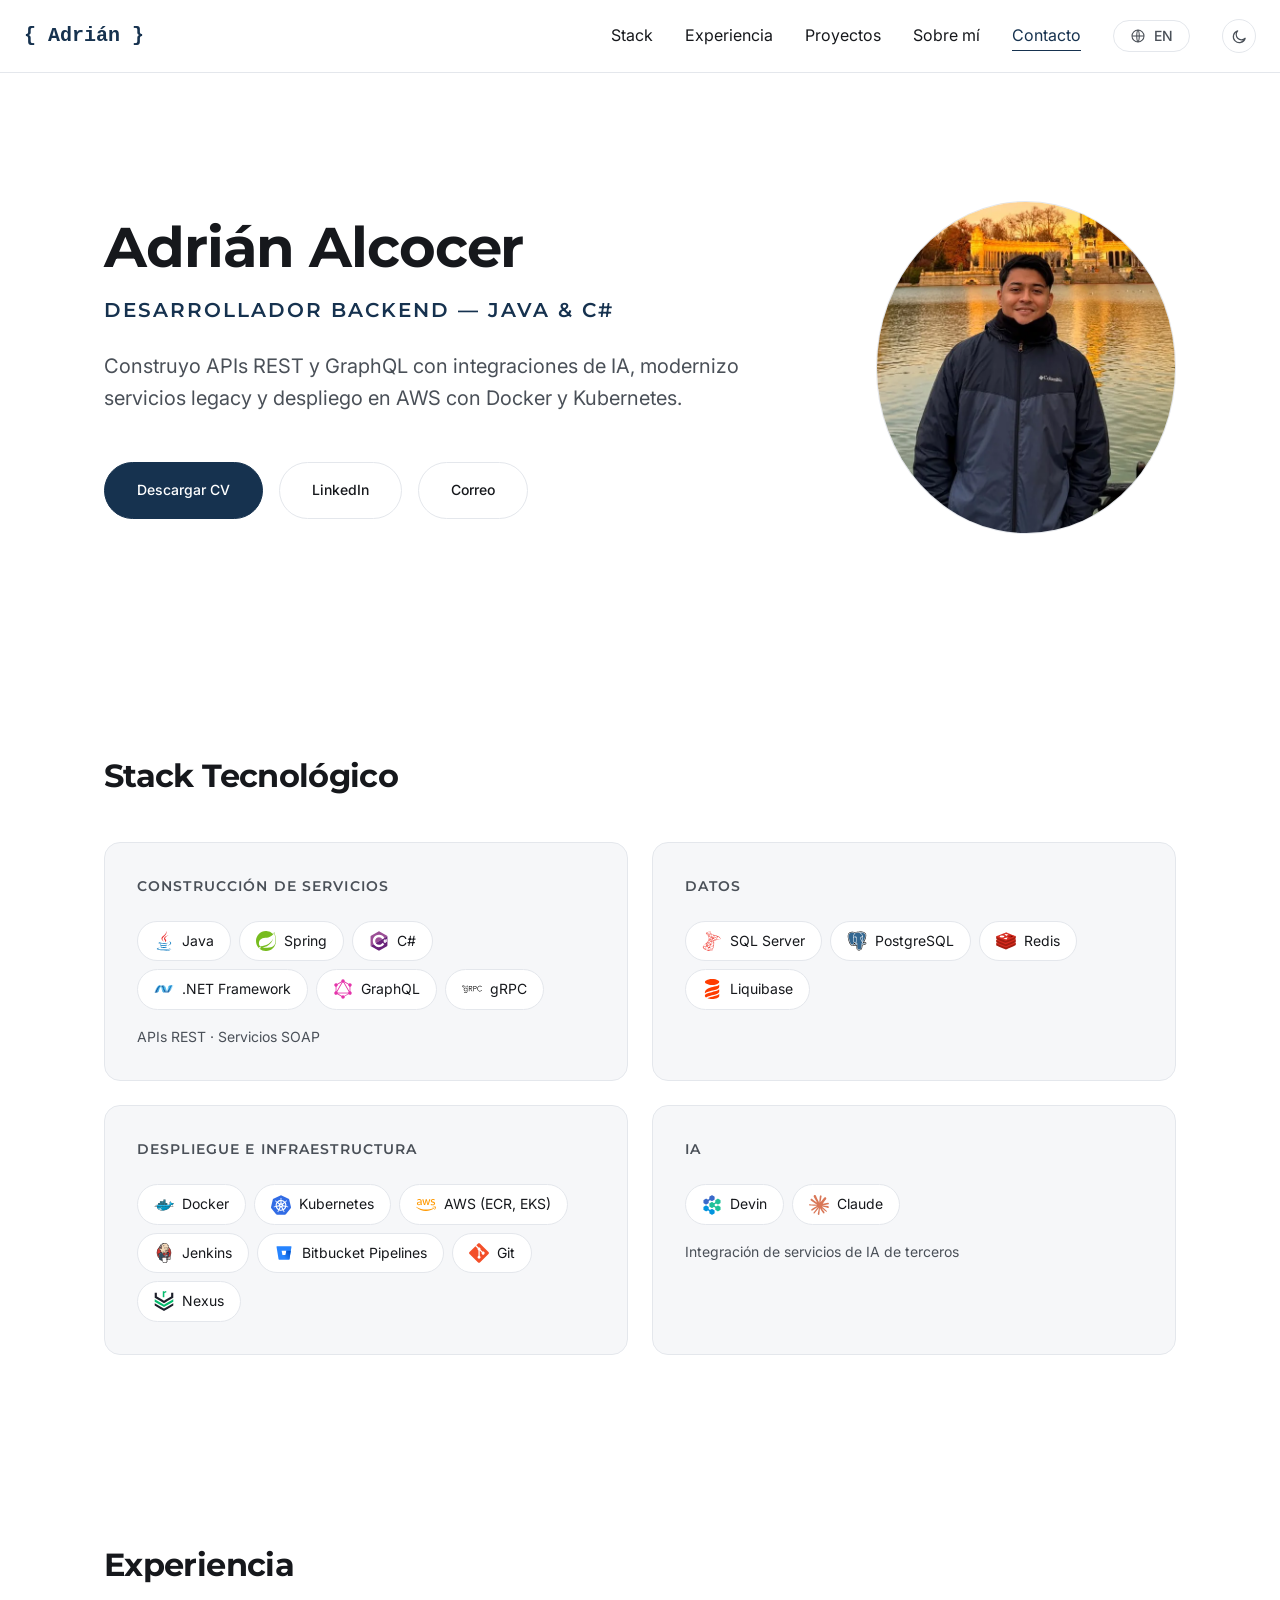
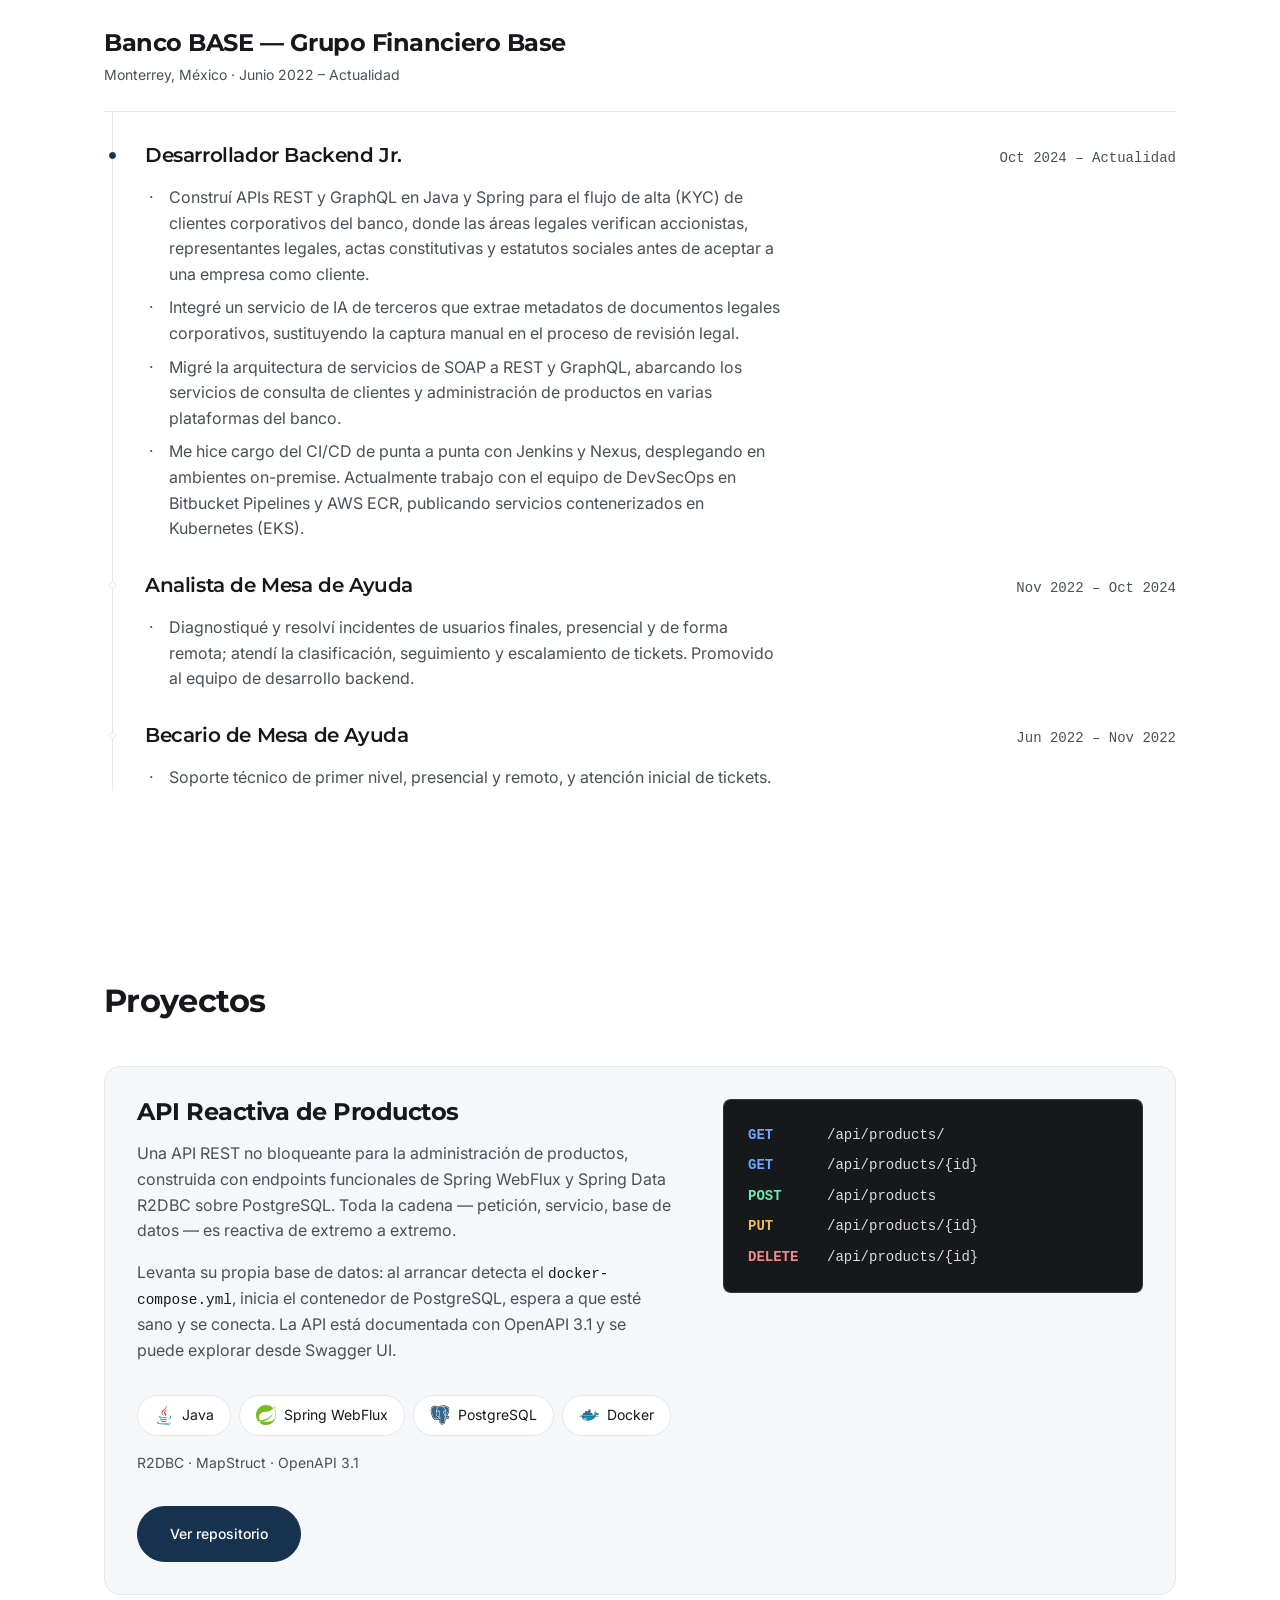
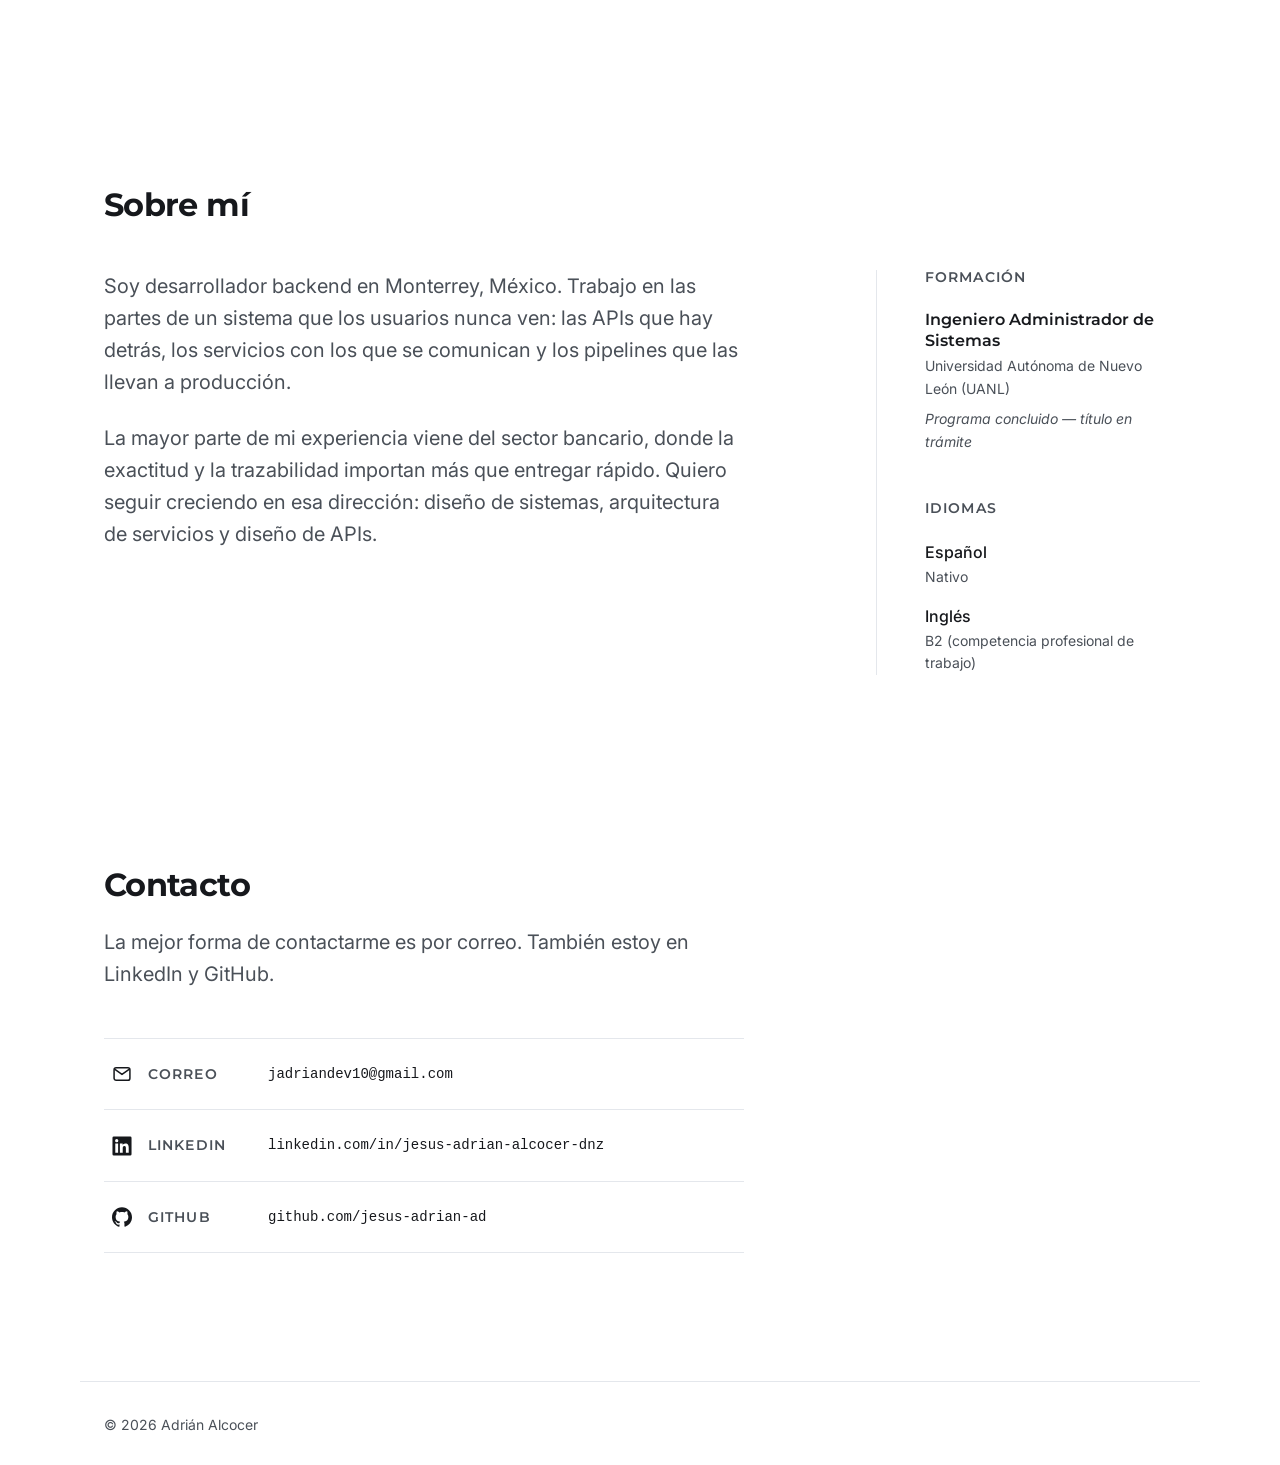
==== commit f010f98f: "feat: add seo practices" ====
--- a/index-es.html
+++ b/index-es.html
@@ -4,7 +4,7 @@
 <head>
     <meta charset="UTF-8">
     <meta name="viewport" content="width=device-width, initial-scale=1.0, viewport-fit=cover">
-    <title>Jesus Adrian Alcocer Donez</title>
+    <title>Adrián Alcocer — Desarrollador Backend (Java, Spring, C#)</title>
     <meta name="description"
         content="Desarrollador backend en Monterrey, México. APIs REST y GraphQL en Java y Spring, integraciones de IA y despliegues en AWS con Docker y Kubernetes.">
 
@@ -21,11 +21,36 @@
             }
         })();
     </script>
+    <meta name="robots" content="index, follow, max-image-preview:large">
+    <meta name="author" content="Adrián Alcocer">
+    <meta name="theme-color" content="#ffffff" media="(prefers-color-scheme: light)">
+    <meta name="theme-color" content="#0f1216" media="(prefers-color-scheme: dark)">
+
+    <!-- Open Graph -->
+    <meta property="og:type" content="profile">
+    <meta property="og:site_name" content="Adrián Alcocer">
+    <meta property="og:title" content="Adrián Alcocer — Desarrollador Backend (Java, Spring, C#)">
+    <meta property="og:description" content="Desarrollador backend en Monterrey, México. APIs REST y GraphQL en Java y Spring, integraciones de IA y despliegues en AWS con Docker y Kubernetes.">
+    <meta property="og:url" content="https://jesus-adrian-ad.github.io/personal-landing-page/index-es.html">
+    <meta property="og:image" content="https://jesus-adrian-ad.github.io/personal-landing-page/assets/images/og-image.jpg">
+    <meta property="og:image:width" content="1200">
+    <meta property="og:image:height" content="630">
+    <meta property="og:image:alt" content="Adrián Alcocer, Desarrollador Backend — Java y C#">
+    <meta property="og:locale" content="es_MX">
+    <meta property="og:locale:alternate" content="en_US">
+    <meta property="profile:first_name" content="Adrián">
+    <meta property="profile:last_name" content="Alcocer">
+
+    <!-- Formato de tarjeta grande. Título, descripción e imagen los
+         toma de Open Graph, así que no se repiten aquí. -->
+    <meta name="twitter:card" content="summary_large_image">
+
+    <link rel="canonical" href="https://jesus-adrian-ad.github.io/personal-landing-page/index-es.html">
 
     <!-- Versiones por idioma -->
-    <link rel="alternate" hreflang="en" href="./index.html">
-    <link rel="alternate" hreflang="es" href="./index-es.html">
-    <link rel="alternate" hreflang="x-default" href="./index.html">
+    <link rel="alternate" hreflang="en" href="https://jesus-adrian-ad.github.io/personal-landing-page/">
+    <link rel="alternate" hreflang="es" href="https://jesus-adrian-ad.github.io/personal-landing-page/index-es.html">
+    <link rel="alternate" hreflang="x-default" href="https://jesus-adrian-ad.github.io/personal-landing-page/">
 
     <!-- Tab Icon -->
     <link rel="icon" href="./assets/icons/yisoft_favicon_64.png" type="image/x-icon">
@@ -37,148 +62,253 @@
         href="https://fonts.googleapis.com/css2?family=Inter:wght@400;500&family=Montserrat:wght@600;700&display=swap"
         rel="stylesheet">
 
+    <link rel="preload" as="image" type="image/webp" href="./assets/images/adrian_hero.webp" fetchpriority="high">
+
     <!-- Styles Refference -->
     <link rel="stylesheet" href="./styles/styles.css">
+    <!-- Datos estructurados -->
+    <script type="application/ld+json">
+    {
+      "@context": "https://schema.org",
+      "@graph": [
+        {
+          "@type": "Person",
+          "name": "Adrián Alcocer",
+          "alternateName": "Jesús Adrián Alcocer Dónez",
+          "jobTitle": "Desarrollador Backend",
+          "email": "mailto:jadriandev10@gmail.com",
+          "address": {
+            "@type": "PostalAddress",
+            "addressLocality": "Monterrey",
+            "addressRegion": "Nuevo León",
+            "addressCountry": "MX"
+          },
+          "worksFor": {
+            "@type": "Organization",
+            "name": "Banco BASE — Grupo Financiero Base"
+          },
+          "alumniOf": {
+            "@type": "CollegeOrUniversity",
+            "name": "Universidad Autónoma de Nuevo León",
+            "alternateName": "UANL"
+          },
+          "knowsAbout": [
+            "Java",
+            "Spring",
+            "Spring WebFlux",
+            "C#",
+            ".NET",
+            "REST APIs",
+            "GraphQL",
+            "gRPC",
+            "SOAP",
+            "Microservices",
+            "PostgreSQL",
+            "SQL Server",
+            "Redis",
+            "Docker",
+            "Kubernetes",
+            "Amazon Web Services",
+            "Jenkins",
+            "CI/CD"
+          ],
+          "knowsLanguage": [
+            {
+              "@type": "Language",
+              "name": "Spanish",
+              "alternateName": "es"
+            },
+            {
+              "@type": "Language",
+              "name": "English",
+              "alternateName": "en"
+            }
+          ],
+          "sameAs": [
+            "https://linkedin.com/in/jesus-adrian-alcocer-dnz",
+            "https://github.com/jesus-adrian-ad"
+          ],
+          "@id": "https://jesus-adrian-ad.github.io/personal-landing-page/#adrian",
+          "url": "https://jesus-adrian-ad.github.io/personal-landing-page/index-es.html",
+          "image": "https://jesus-adrian-ad.github.io/personal-landing-page/assets/images/og-image.jpg"
+        },
+        {
+          "@type": "WebSite",
+          "name": "Adrián Alcocer",
+          "inLanguage": "es",
+          "author": {
+            "@id": "https://jesus-adrian-ad.github.io/personal-landing-page/#adrian"
+          },
+          "publisher": {
+            "@id": "https://jesus-adrian-ad.github.io/personal-landing-page/#adrian"
+          },
+          "@id": "https://jesus-adrian-ad.github.io/personal-landing-page/#website",
+          "url": "https://jesus-adrian-ad.github.io/personal-landing-page/index-es.html"
+        },
+        {
+          "@type": "SoftwareSourceCode",
+          "name": "Reactive Products API",
+          "description": "Non-blocking REST API built with Spring WebFlux functional endpoints and Spring Data R2DBC over PostgreSQL.",
+          "codeRepository": "https://github.com/jesus-adrian-ad/crud-spring-webflux",
+          "programmingLanguage": [
+            "Java"
+          ],
+          "runtimePlatform": "Spring WebFlux",
+          "author": {
+            "@id": "https://jesus-adrian-ad.github.io/personal-landing-page/#adrian"
+          }
+        }
+      ]
+    }
+    </script>
 </head>
 
 <body>
-    <nav>
-        <a href="#" class="logo">{ Adrián }</a>
+    <a class="skip-link" href="#main">Saltar al contenido</a>
+
+    <header>
+        <nav>
+        <a href="./index-es.html" class="logo">{ Adrián }</a>
         <div class="nav-right">
-            <ul id="nav-menu">
-                <li><a href="#stack">Stack</a></li>
-                <li><a href="#experience">Experiencia</a></li>
-                <li><a href="#projects">Proyectos</a></li>
-                <li><a href="#about">Sobre mí</a></li>
-                <li><a href="#contact">Contacto</a></li>
-            </ul>
-            <a class="lang-switch" href="./index.html" hreflang="en" lang="en"
-                title="View this page in English">
-                <svg class="lang-icon" viewBox="0 0 24 24" fill="none" stroke="currentColor"
-                    stroke-width="1.6" aria-hidden="true" focusable="false">
-                    <circle cx="12" cy="12" r="9" />
-                    <path d="M3 12h18" />
-                    <path d="M12 3c2.5 2.7 2.5 15.3 0 18" />
-                    <path d="M12 3c-2.5 2.7-2.5 15.3 0 18" />
-                </svg>
-                EN
-            </a>
-            <button class="theme-toggle" type="button" aria-label="Cambiar entre modo claro y oscuro" title="Cambiar entre modo claro y oscuro">
-                <svg class="theme-icon theme-icon-moon" viewBox="0 0 24 24" fill="none"
-                    stroke="currentColor" stroke-width="1.7" stroke-linecap="round"
-                    stroke-linejoin="round" aria-hidden="true" focusable="false">
-                    <path d="M20 14.5A8.5 8.5 0 1 1 9.5 4a7 7 0 0 0 10.5 10.5Z" />
-                </svg>
-                <svg class="theme-icon theme-icon-sun" viewBox="0 0 24 24" fill="none"
-                    stroke="currentColor" stroke-width="1.7" stroke-linecap="round"
-                    stroke-linejoin="round" aria-hidden="true" focusable="false">
-                    <circle cx="12" cy="12" r="4.2" />
-                    <path d="M12 2.5v2M12 19.5v2M2.5 12h2M19.5 12h2" />
-                    <path d="m4.9 4.9 1.4 1.4M17.7 17.7l1.4 1.4M19.1 4.9l-1.4 1.4M6.3 17.7l-1.4 1.4" />
-                </svg>
-            </button>
-            <button class="nav-toggle" type="button" aria-label="Abrir menú de navegación"
-                aria-expanded="false" aria-controls="nav-menu">
-                <svg class="nav-icon nav-icon-menu" viewBox="0 0 24 24" fill="none"
-                    stroke="currentColor" stroke-width="1.8" stroke-linecap="round"
-                    aria-hidden="true" focusable="false">
-                    <path d="M4 7h16M4 12h16M4 17h16" />
-                </svg>
-                <svg class="nav-icon nav-icon-close" viewBox="0 0 24 24" fill="none"
-                    stroke="currentColor" stroke-width="1.8" stroke-linecap="round"
-                    aria-hidden="true" focusable="false">
-                    <path d="M6 6l12 12M18 6L6 18" />
-                </svg>
-            </button>
+                <button class="nav-toggle" type="button" aria-label="Abrir menú de navegación"
+                    aria-expanded="false" aria-controls="nav-menu">
+                    <svg class="nav-icon nav-icon-menu" viewBox="0 0 24 24" fill="none"
+                        stroke="currentColor" stroke-width="1.8" stroke-linecap="round"
+                        aria-hidden="true" focusable="false">
+                        <path d="M4 7h16M4 12h16M4 17h16" />
+                    </svg>
+                    <svg class="nav-icon nav-icon-close" viewBox="0 0 24 24" fill="none"
+                        stroke="currentColor" stroke-width="1.8" stroke-linecap="round"
+                        aria-hidden="true" focusable="false">
+                        <path d="M6 6l12 12M18 6L6 18" />
+                    </svg>
+                </button>
+                <ul id="nav-menu">
+                    <li><a href="#stack">Stack</a></li>
+                    <li><a href="#experience">Experiencia</a></li>
+                    <li><a href="#projects">Proyectos</a></li>
+                    <li><a href="#about">Sobre mí</a></li>
+                    <li><a href="#contact">Contacto</a></li>
+                </ul>
+                <a class="lang-switch" href="./" hreflang="en" lang="en"
+                    title="View this page in English">
+                    <svg class="lang-icon" viewBox="0 0 24 24" fill="none" stroke="currentColor"
+                        stroke-width="1.6" aria-hidden="true" focusable="false">
+                        <circle cx="12" cy="12" r="9" />
+                        <path d="M3 12h18" />
+                        <path d="M12 3c2.5 2.7 2.5 15.3 0 18" />
+                        <path d="M12 3c-2.5 2.7-2.5 15.3 0 18" />
+                    </svg>
+                    EN
+                </a>
+                <button class="theme-toggle" type="button" aria-label="Cambiar entre modo claro y oscuro" title="Cambiar entre modo claro y oscuro">
+                    <svg class="theme-icon theme-icon-moon" viewBox="0 0 24 24" fill="none"
+                        stroke="currentColor" stroke-width="1.7" stroke-linecap="round"
+                        stroke-linejoin="round" aria-hidden="true" focusable="false">
+                        <path d="M20 14.5A8.5 8.5 0 1 1 9.5 4a7 7 0 0 0 10.5 10.5Z" />
+                    </svg>
+                    <svg class="theme-icon theme-icon-sun" viewBox="0 0 24 24" fill="none"
+                        stroke="currentColor" stroke-width="1.7" stroke-linecap="round"
+                        stroke-linejoin="round" aria-hidden="true" focusable="false">
+                        <circle cx="12" cy="12" r="4.2" />
+                        <path d="M12 2.5v2M12 19.5v2M2.5 12h2M19.5 12h2" />
+                        <path d="m4.9 4.9 1.4 1.4M17.7 17.7l1.4 1.4M19.1 4.9l-1.4 1.4M6.3 17.7l-1.4 1.4" />
+                    </svg>
+                </button>
         </div>
-    </nav>
-
-    <main>
-    <section class="hero">
-        <div class="hero-text">
-            <h1>Adrián Alcocer</h1>
-            <p class="hero-role">Desarrollador Backend — Java &amp; C#</p>
-            <p class="hero-summary">Construyo APIs REST y GraphQL con integraciones de IA,
-                modernizo servicios legacy y despliego en AWS
-                con Docker y Kubernetes.</p>
-
-            <div class="hero-actions">
-                <a class="btn btn-primary" href="./assets/docs/CV_Spanish_Version.pdf" download>
-                    Descargar CV</a>
-                <a class="btn" href="https://linkedin.com/in/jesus-adrian-alcocer-dnz"
-                    target="_blank" rel="noopener noreferrer">LinkedIn</a>
-                <a class="btn" href="mailto:jadriandev10@gmail.com">Correo</a>
+        </nav>
+    </header>
+
+    <main id="main" tabindex="-1">
+        <section class="hero">
+            <div class="hero-text">
+                <h1>Adrián Alcocer</h1>
+                <p class="hero-role">Desarrollador Backend — Java &amp; C#</p>
+                <p class="hero-summary">Construyo APIs REST y GraphQL con integraciones de IA,
+                    modernizo servicios legacy y despliego en AWS
+                    con Docker y Kubernetes.</p>
+
+                <div class="hero-actions">
+                    <a class="btn btn-primary" href="./assets/docs/CV_Spanish_Version.pdf" download>
+                        Descargar CV</a>
+                    <a class="btn" href="https://linkedin.com/in/jesus-adrian-alcocer-dnz"
+                        target="_blank" rel="noopener noreferrer">LinkedIn</a>
+                    <a class="btn" href="mailto:jadriandev10@gmail.com">Correo</a>
+                </div>
             </div>
-        </div>
-        <div class="hero-picture">
-            <img src="./assets/images/adrian_hero.jpg" alt="Adrián Alcocer" width="624" height="693">
-        </div>
-    </section>
-    <section class="stack" id="stack">
-        <h2>Stack Tecnológico</h2>
-
-        <dl class="stack-grid">
-            <div class="stack-card">
-                <dt>Construcción de servicios</dt>
-                <dd>
-                    <ul class="chips">
-                        <li class="chip"><img src="./assets/icons/tech/java.svg" alt="" width="24" height="24">Java</li>
-                        <li class="chip"><img src="./assets/icons/tech/spring.svg" alt="" width="24" height="24">Spring</li>
-                        <li class="chip"><img src="./assets/icons/tech/csharp.svg" alt="" width="24" height="24">C#</li>
-                        <li class="chip"><img src="./assets/icons/tech/dotnet.svg" alt="" width="24" height="24">.NET Framework</li>
-                        <li class="chip"><img src="./assets/icons/tech/graphql.svg" alt="" width="24" height="24">GraphQL</li>
-                        <li class="chip"><img src="./assets/icons/tech/grpc.svg" alt="" width="24" height="24">gRPC</li>
-                    </ul>
-                    <p class="chips-extra">APIs REST · Servicios SOAP</p>
-                </dd>
+            <div class="hero-picture">
+                <picture>
+                    <source srcset="./assets/images/adrian_hero.webp" type="image/webp">
+                    <img src="./assets/images/adrian_hero.jpg" alt="Adrián Alcocer"
+                        width="624" height="693" fetchpriority="high" decoding="sync">
+                </picture>
             </div>
-
-            <div class="stack-card">
-                <dt>Datos</dt>
-                <dd>
-                    <ul class="chips">
-                        <li class="chip"><img src="./assets/icons/tech/sqlserver.svg" alt="" width="24" height="24">SQL Server</li>
-                        <li class="chip"><img src="./assets/icons/tech/postgresql.svg" alt="" width="24" height="24">PostgreSQL</li>
-                        <li class="chip"><img src="./assets/icons/tech/redis.svg" alt="" width="24" height="24">Redis</li>
-                        <li class="chip"><img src="./assets/icons/tech/liquibase.svg" alt="" width="24" height="24">Liquibase</li>
-                    </ul>
-                </dd>
-            </div>
-
-            <div class="stack-card">
-                <dt>Despliegue e infraestructura</dt>
-                <dd>
-                    <ul class="chips">
-                        <li class="chip"><img src="./assets/icons/tech/docker.svg" alt="" width="24" height="24">Docker</li>
-                        <li class="chip"><img src="./assets/icons/tech/kubernetes.svg" alt="" width="24" height="24">Kubernetes</li>
-                        <li class="chip"><img src="./assets/icons/tech/aws.svg" alt="" width="24" height="24">AWS (ECR, EKS)</li>
-                        <li class="chip"><img src="./assets/icons/tech/jenkins.svg" alt="" width="24" height="24">Jenkins</li>
-                        <li class="chip"><img src="./assets/icons/tech/bitbucket.svg" alt="" width="24" height="24">Bitbucket Pipelines</li>
-                        <li class="chip"><img src="./assets/icons/tech/git.svg" alt="" width="24" height="24">Git</li>
-                        <li class="chip"><img src="./assets/icons/tech/sonatype-nexus-repository.svg" alt="" width="24" height="24">Nexus</li>
-                    </ul>
-                </dd>
-            </div>
-
-            <div class="stack-card">
-                <dt>IA</dt>
-                <dd>
-                    <ul class="chips">
-                        <li class="chip"><img src="./assets/icons/tech/devin-color.svg" alt="" width="24" height="24">Devin</li>
-                        <li class="chip"><img src="./assets/icons/tech/claude.svg" alt="" width="24" height="24">Claude</li>
-                    </ul>
-                    <p class="chips-extra">Integración de servicios de IA de terceros</p>
-                </dd>
-            </div>
-        </dl>
-    </section>
-    <section class="experience" id="experience">
-        <h2>Experiencia</h2>
-
-        <article class="job">
-            <header class="job-header">
-                <h3 class="job-company">Banco BASE — Grupo Financiero Base</h3>
-                <p class="job-meta">Monterrey, México · Junio 2022 – Actualidad</p>
+        </section>
+        <section class="stack" id="stack">
+            <h2>Stack Tecnológico</h2>
+
+            <dl class="stack-grid">
+                <div class="stack-card">
+                    <dt>Construcción de servicios</dt>
+                    <dd>
+                        <ul class="chips">
+                            <li class="chip"><img src="./assets/icons/tech/java.svg" alt="" width="20" height="20" loading="lazy" decoding="async">Java</li>
+                            <li class="chip"><img src="./assets/icons/tech/spring.svg" alt="" width="20" height="20" loading="lazy" decoding="async">Spring</li>
+                            <li class="chip"><img src="./assets/icons/tech/csharp.svg" alt="" width="20" height="20" loading="lazy" decoding="async">C#</li>
+                            <li class="chip"><img src="./assets/icons/tech/dotnet.svg" alt="" width="20" height="20" loading="lazy" decoding="async">.NET Framework</li>
+                            <li class="chip"><img src="./assets/icons/tech/graphql.svg" alt="" width="20" height="20" loading="lazy" decoding="async">GraphQL</li>
+                            <li class="chip"><img class="icon-light" src="./assets/icons/tech/grpc.svg" alt="" width="20" height="20" loading="lazy" decoding="async"><img class="icon-dark" src="./assets/icons/tech/grpc-dark.svg" alt="" width="20" height="20" loading="lazy" decoding="async">gRPC</li>
+                        </ul>
+                        <p class="chips-extra">APIs REST · Servicios SOAP</p>
+                    </dd>
+                </div>
+
+                <div class="stack-card">
+                    <dt>Datos</dt>
+                    <dd>
+                        <ul class="chips">
+                            <li class="chip"><img src="./assets/icons/tech/sqlserver.svg" alt="" width="20" height="20" loading="lazy" decoding="async">SQL Server</li>
+                            <li class="chip"><img src="./assets/icons/tech/postgresql.svg" alt="" width="20" height="20" loading="lazy" decoding="async">PostgreSQL</li>
+                            <li class="chip"><img src="./assets/icons/tech/redis.svg" alt="" width="20" height="20" loading="lazy" decoding="async">Redis</li>
+                            <li class="chip"><img src="./assets/icons/tech/liquibase.svg" alt="" width="20" height="20" loading="lazy" decoding="async">Liquibase</li>
+                        </ul>
+                    </dd>
+                </div>
+
+                <div class="stack-card">
+                    <dt>Despliegue e infraestructura</dt>
+                    <dd>
+                        <ul class="chips">
+                            <li class="chip"><img src="./assets/icons/tech/docker.svg" alt="" width="20" height="20" loading="lazy" decoding="async">Docker</li>
+                            <li class="chip"><img src="./assets/icons/tech/kubernetes.svg" alt="" width="20" height="20" loading="lazy" decoding="async">Kubernetes</li>
+                            <li class="chip"><img src="./assets/icons/tech/aws.svg" alt="" width="20" height="20" loading="lazy" decoding="async">AWS (ECR, EKS)</li>
+                            <li class="chip"><img src="./assets/icons/tech/jenkins.svg" alt="" width="20" height="20" loading="lazy" decoding="async">Jenkins</li>
+                            <li class="chip"><img src="./assets/icons/tech/bitbucket.svg" alt="" width="20" height="20" loading="lazy" decoding="async">Bitbucket Pipelines</li>
+                            <li class="chip"><img src="./assets/icons/tech/git.svg" alt="" width="20" height="20" loading="lazy" decoding="async">Git</li>
+                            <li class="chip"><img src="./assets/icons/tech/sonatype-nexus-repository.svg" alt="" width="20" height="20" loading="lazy" decoding="async">Nexus</li>
+                        </ul>
+                    </dd>
+                </div>
+
+                <div class="stack-card">
+                    <dt>IA</dt>
+                    <dd>
+                        <ul class="chips">
+                            <li class="chip"><img src="./assets/icons/tech/devin-color.svg" alt="" width="20" height="20" loading="lazy" decoding="async">Devin</li>
+                            <li class="chip"><img src="./assets/icons/tech/claude.svg" alt="" width="20" height="20" loading="lazy" decoding="async">Claude</li>
+                        </ul>
+                        <p class="chips-extra">Integración de servicios de IA de terceros</p>
+                    </dd>
+                </div>
+            </dl>
+        </section>
+        <section class="experience" id="experience">
+            <h2>Experiencia</h2>
+
+            <article class="job">
+                <header class="job-header">
+                    <h3 class="job-company">Banco BASE — Grupo Financiero Base</h3>
+                    <p class="job-meta">Monterrey, México · Junio 2022 – Actualidad</p>
             </header>
 
             <ol class="roles">
@@ -246,10 +376,10 @@
                     explorar desde Swagger UI.</p>
 
                 <ul class="chips">
-                    <li class="chip"><img src="./assets/icons/tech/java.svg" alt="" width="24" height="24">Java</li>
-                    <li class="chip"><img src="./assets/icons/tech/spring.svg" alt="" width="24" height="24">Spring WebFlux</li>
-                    <li class="chip"><img src="./assets/icons/tech/postgresql.svg" alt="" width="24" height="24">PostgreSQL</li>
-                    <li class="chip"><img src="./assets/icons/tech/docker.svg" alt="" width="24" height="24">Docker</li>
+                    <li class="chip"><img src="./assets/icons/tech/java.svg" alt="" width="20" height="20" loading="lazy" decoding="async">Java</li>
+                    <li class="chip"><img src="./assets/icons/tech/spring.svg" alt="" width="20" height="20" loading="lazy" decoding="async">Spring WebFlux</li>
+                    <li class="chip"><img src="./assets/icons/tech/postgresql.svg" alt="" width="20" height="20" loading="lazy" decoding="async">PostgreSQL</li>
+                    <li class="chip"><img src="./assets/icons/tech/docker.svg" alt="" width="20" height="20" loading="lazy" decoding="async">Docker</li>
                 </ul>
                 <p class="chips-extra">R2DBC · MapStruct · OpenAPI 3.1</p>
 
@@ -260,9 +390,6 @@
             </div>
 
             <div class="project-preview">
-                <div class="preview-head">
-                    <span class="preview-title">ProductRouterConfiguration.java</span>
-                </div>
                 <ul class="endpoints">
                     <li><span class="method method-get">GET</span><code>/api/products/</code></li>
                     <li><span class="method method-get">GET</span><code>/api/products/{id}</code></li>
@@ -270,7 +397,6 @@
                     <li><span class="method method-put">PUT</span><code>/api/products/{id}</code></li>
                     <li><span class="method method-delete">DELETE</span><code>/api/products/{id}</code></li>
                 </ul>
-                <p class="preview-foot">Swagger UI · localhost:9091/swagger-ui.html</p>
             </div>
         </article>
     </section>
@@ -357,6 +483,10 @@
     </section>
     </main>
 
+    <footer>
+        <p>&copy; 2026 Adrián Alcocer</p>
+    </footer>
+
     <!-- Sin defer a propósito: debe correr antes del primer pintado. -->
     <script src="./scripts/main.js"></script>
 </body>
--- a/styles/styles.css
+++ b/styles/styles.css
@@ -1,6 +1,23 @@
 /* =====================================================================
    Adrián Alcocer — Sitio personal
-   Vamos construyendo esta hoja de estilos bloque por bloque.
+   Hoja única, organizada en bloques numerados. Cada bloque lleva sus
+   propias media queries al final, en vez de amontonarlas todas aquí.
+
+   BREAKPOINTS — cuatro, y cada uno responde a una razón concreta:
+
+     767px   Teléfono. Cae el globo del selector de idioma y los
+             objetivos táctiles suben a 40px.
+     900px   El navbar pasa a menú hamburguesa y todo lo de dos
+             columnas colapsa a una. El corte es 900 y no 767 porque
+             los enlaces en español ("Experiencia", "Proyectos"…)
+             suman 772px y desbordarían entre medias.
+     1600px  Primer escalón de pantalla grande: sube el contenedor a
+             1280px y la tipografía un punto.
+     2100px  Segundo escalón: contenedor a 1440px. Sin esto, en un
+             monitor de 2560px el contenido ocupa el 44% del ancho.
+
+   No están en custom properties porque las variables CSS no funcionan
+   dentro de @media, y meter un preprocesador solo por esto no compensa.
    ===================================================================== */
 
 
@@ -29,6 +46,31 @@
 a {
   color: inherit;
   text-decoration: none;
+}
+
+/* Salta el navbar para quien navega con teclado o lector de pantalla.
+   Fuera de pantalla hasta recibir foco: visible solo cuando hace falta. */
+.skip-link {
+  position: absolute;
+  top: var(--space-2);
+  left: var(--space-2);
+  z-index: 100;
+  padding: var(--space-2) var(--space-4);
+  font-family: var(--font-body);
+  font-size: var(--text-xs);
+  color: var(--bg);
+  background: var(--ink);
+  border-radius: var(--space-2);
+  transform: translateY(-200%);
+}
+
+.skip-link:focus {
+  transform: none;
+}
+
+/* El <main> recibe foco al usar el enlace, pero no debe dibujar contorno. */
+main:focus {
+  outline: none;
 }
 
 
@@ -79,7 +121,7 @@
   --dur-normal: 0.35s;
   --dur-slow:   0.75s;
 
-  /* Color — modo claro (ver BLOQUE 1.2 para el oscuro) */
+  /* Color — modo claro (ver BLOQUE 2 para el oscuro) */
   color-scheme: light;
 
   --bg:        #ffffff;
@@ -106,7 +148,7 @@
 
 
 /* =====================================================================
-   BLOQUE 1.2 — Modo oscuro
+   BLOQUE 11 — Modo oscuro
    Tres estados: sin elegir nada manda el sistema; data-theme="dark" y
    data-theme="light" son la elección explícita del usuario y ganan sobre
    el sistema en ambos sentidos. Solo se redefinen tokens de color: ni un
@@ -149,7 +191,7 @@
 
 
 /* =====================================================================
-   BLOQUE 1.5 — Tipografía base
+   BLOQUE 12 — Tipografía base
    Inter para el texto corrido, Montserrat para la jerarquía de títulos.
    ===================================================================== */
 
@@ -182,7 +224,7 @@
 
 
 /* =====================================================================
-   BLOQUE 1.7 — Layout de sección
+   BLOQUE 13 — Layout de sección
    Ancho, centrado y ritmo vertical compartidos por todas las secciones.
    Cada bloque posterior sobrescribe solo lo que necesite (el hero y el
    contact llevan más aire por ser la entrada y el cierre de la página).
@@ -225,7 +267,7 @@
 
 
 /* =====================================================================
-   BLOQUE 1.8 — Pantallas grandes
+   BLOQUE 14 — Pantallas grandes
    En un monitor de 2560px el contenedor de 1120px deja el contenido en
    el 44% del ancho y el resto en márgenes. Se escalan tokens en dos
    pasos; ninguna regla de componente cambia.
@@ -271,22 +313,34 @@
 
 
 /* =====================================================================
-   BLOQUE 2 — Navbar
-   ===================================================================== */
-
-nav {
+   BLOQUE 11 — Navbar
+   ===================================================================== */
+
+/* El sticky vive en <header>, no en <nav>.
+
+   Un elemento sticky se pega dentro de su bloque contenedor, y el de <nav>
+   es <header>: como el header mide justo lo que mide la barra, no hay
+   recorrido donde pegarse y se iría con el scroll. El sticky tiene que
+   estar en el elemento cuyo padre sí tiene altura — aquí, <body>. */
+header {
   position: sticky;
   top: 0;
   z-index: 10;
-  transition: box-shadow 0.2s ease;
+  background: var(--bg);
+  border-bottom: 1px solid var(--border);
+  transition:
+    box-shadow var(--dur-normal) var(--ease-out-soft),
+    transform  var(--dur-normal) var(--ease-out-expo);
+}
+
+nav {
+  position: relative;   /* referencia del panel desplegable en móvil */
   display: flex;
   align-items: center;
   justify-content: space-between;
   height: var(--nav-height);
   padding-left: max(var(--space-4), env(safe-area-inset-left));
   padding-right: max(var(--space-4), env(safe-area-inset-right));
-  background: var(--bg);
-  border-bottom: 1px solid var(--border);
 }
 
 .logo {
@@ -466,7 +520,7 @@
 
 
 /* =====================================================================
-   BLOQUE 3 — Hero
+   BLOQUE 12 — Hero
    Dos columnas: texto a la izquierda, foto a la derecha.
    ===================================================================== */
 
@@ -608,7 +662,7 @@
 
 
 /* =====================================================================
-   BLOQUE 4 — Tech Stack
+   BLOQUE 13 — Tech Stack
    Cuatro tarjetas (una por categoría) con chips de logo + nombre.
    Iconos de devicon (https://github.com/devicons/devicon), servidos
    desde assets/icons/tech/.
@@ -673,17 +727,23 @@
 }
 
 /* devicon dibuja el icono de gRPC en negro sólido, invisible sobre fondo
-   oscuro. En ese modo se cambia por la variante blanca del mismo set.
-   Es el único logo del stack sin colores propios. */
+   oscuro, y publica una variante blanca para ese caso. Es el único logo del
+   stack sin colores propios.
+
+   Se alternan dos <img> con display en vez de intercambiar el archivo con
+   `content: url()`: esa propiedad sobre elementos reemplazados no tiene
+   soporte parejo entre navegadores, y si falla el icono queda invisible. */
+.chip .icon-dark {
+  display: none;
+}
+
 @media (prefers-color-scheme: dark) {
-  :root:not([data-theme="light"]) .chip img[src$="grpc.svg"] {
-    content: url("../assets/icons/tech/grpc-dark.svg");
-  }
-}
-
-:root[data-theme="dark"] .chip img[src$="grpc.svg"] {
-  content: url("../assets/icons/tech/grpc-dark.svg");
-}
+  :root:not([data-theme="light"]) .chip .icon-light { display: none; }
+  :root:not([data-theme="light"]) .chip .icon-dark  { display: block; }
+}
+
+:root[data-theme="dark"] .chip .icon-light { display: none; }
+:root[data-theme="dark"] .chip .icon-dark  { display: block; }
 
 /* Tecnologías sin logo propio: van como texto suelto bajo los chips. */
 .chips-extra {
@@ -710,7 +770,7 @@
 
 
 /* =====================================================================
-   BLOQUE 5 — Experience
+   BLOQUE 14 — Experience
    Un empleador, tres puestos anidados en una línea de tiempo.
    La progresión Help Desk → Backend es el mensaje: los puestos se
    indentan bajo la empresa, no se aplanan en tres bloques sueltos.
@@ -830,7 +890,7 @@
 
 
 /* =====================================================================
-   BLOQUE 5.5 — Projects
+   BLOQUE 10 — Projects
    Tarjeta ancha a dos columnas: descripción y stack a la izquierda,
    la superficie de la API como vista previa a la derecha. Para pasar a
    un grid de varias tarjetas basta con envolver los .project en un
@@ -894,21 +954,9 @@
   overflow: hidden;
 }
 
-.preview-head {
-  padding-bottom: var(--space-3);
-  border-bottom: 1px solid var(--panel-border);
-}
-
-.preview-title {
-  font-family: var(--font-mono);
-  font-size: var(--text-xs);
-  color: var(--panel-ink-muted);
-}
-
 .endpoints {
   display: grid;
   gap: var(--space-2);
-  margin-top: var(--space-3);
   font-family: var(--font-mono);
   font-size: var(--text-xs);
 }
@@ -936,15 +984,6 @@
 .method-put    { color: var(--method-put); }
 .method-delete { color: var(--method-delete); }
 
-.preview-foot {
-  margin-top: var(--space-4);
-  padding-top: var(--space-3);
-  border-top: 1px solid var(--panel-border);
-  font-family: var(--font-mono);
-  font-size: var(--text-xs);
-  color: var(--panel-ink-muted);
-}
-
 
 /* --- Projects responsive --- */
 
@@ -963,7 +1002,7 @@
 
 
 /* =====================================================================
-   BLOQUE 6 — About
+   BLOQUE 11 — About
    Bio a la izquierda; Education e Idiomas como fichas a la derecha.
    Las etiquetas reutilizan el estilo de .stack-card dt (Bloque 4).
    ===================================================================== */
@@ -1050,7 +1089,7 @@
 
 
 /* =====================================================================
-   BLOQUE 7 — Contact
+   BLOQUE 12 — Contact
    Tres filas etiqueta + valor, cada una enlazable por completo.
    Los iconos van inline para poder heredar el color con currentColor.
    ===================================================================== */
@@ -1139,7 +1178,7 @@
 
 
 /* =====================================================================
-   BLOQUE 8 — Movimiento
+   BLOQUE 13 — Movimiento
    Cuatro piezas: entrada del hero, revelado de secciones, estados de los
    elementos interactivos y el indicador de sección activa en el navbar.
 
@@ -1161,6 +1200,18 @@
   }
 }
 
+/* Igual que rise pero sin tocar la opacidad, para el elemento LCP. */
+@keyframes rise-opaque {
+  from {
+    transform: translateY(22px);
+    filter: blur(4px);
+  }
+  to {
+    transform: none;
+    filter: blur(0);
+  }
+}
+
 /* --- Hero: entra solo, sin JS ---
    Va con @keyframes y no con el observador de scroll porque está sobre la
    línea de flotación: el CSS ya está aplicado en el primer pintado, así
@@ -1170,6 +1221,15 @@
   .hero-text > *,
   .hero-picture {
     animation: rise var(--dur-slow) var(--ease-out-expo) backwards;
+  }
+
+  /* El h1 y la foto son los candidatos a elemento LCP, y Chrome no cuenta
+     como pintado nada con opacity 0: un fundido de entrada retrasa la
+     métrica lo que dure. Entran solo con desplazamiento y desenfoque, que
+     es donde vive el movimiento de todas formas. */
+  .hero-text > h1,
+  .hero-picture {
+    animation-name: rise-opaque;
   }
 
   .hero-text > :nth-child(1) { animation-delay: 0.06s; }
@@ -1186,7 +1246,14 @@
 .reveal {
   opacity: 0;
   transform: translateY(22px);
-  filter: blur(6px);
+  filter: blur(4px);
+}
+
+/* Desenfocar superficies grandes obliga a rasterizar en cada frame y se
+   nota en móviles de gama baja. Las tarjetas entran sin blur. */
+.project.reveal,
+.job.reveal {
+  filter: none;
 }
 
 .reveal.is-visible {
@@ -1202,8 +1269,14 @@
 
 /* --- Navbar al hacer scroll --- */
 
-nav.is-scrolled {
+header.is-scrolled {
   box-shadow: 0 1px 12px var(--shadow);
+}
+
+/* Se aparta al bajar. El borde inferior entra en el cálculo para que no
+   quede una línea asomando. */
+header.is-hidden {
+  transform: translateY(calc(-100% - 1px));
 }
 
 /* --- Sección activa en el navbar ---
@@ -1324,6 +1397,10 @@
     scroll-behavior: auto;   /* el scroll animado también es movimiento */
   }
 
+  header {
+    transition: none;
+  }
+
   .reveal,
   .reveal.is-visible {
     opacity: 1;
@@ -1343,3 +1420,28 @@
     transform: none;
   }
 }
+
+
+/* =====================================================================
+   BLOQUE 14 — Footer
+   Cierre discreto: la página terminaba de golpe en una lista de enlaces.
+   ===================================================================== */
+
+footer {
+  max-width: var(--container);
+  margin-inline: auto;
+  padding: var(--space-5) var(--space-4);
+  padding-left: max(var(--space-4), env(safe-area-inset-left));
+  padding-right: max(var(--space-4), env(safe-area-inset-right));
+  padding-bottom: max(var(--space-5), env(safe-area-inset-bottom));
+
+  display: flex;
+  flex-wrap: wrap;
+  gap: var(--space-2) var(--space-4);
+  justify-content: space-between;
+  align-items: baseline;
+
+  border-top: 1px solid var(--border);
+  font-size: var(--text-xs);
+  color: var(--ink-muted);
+}
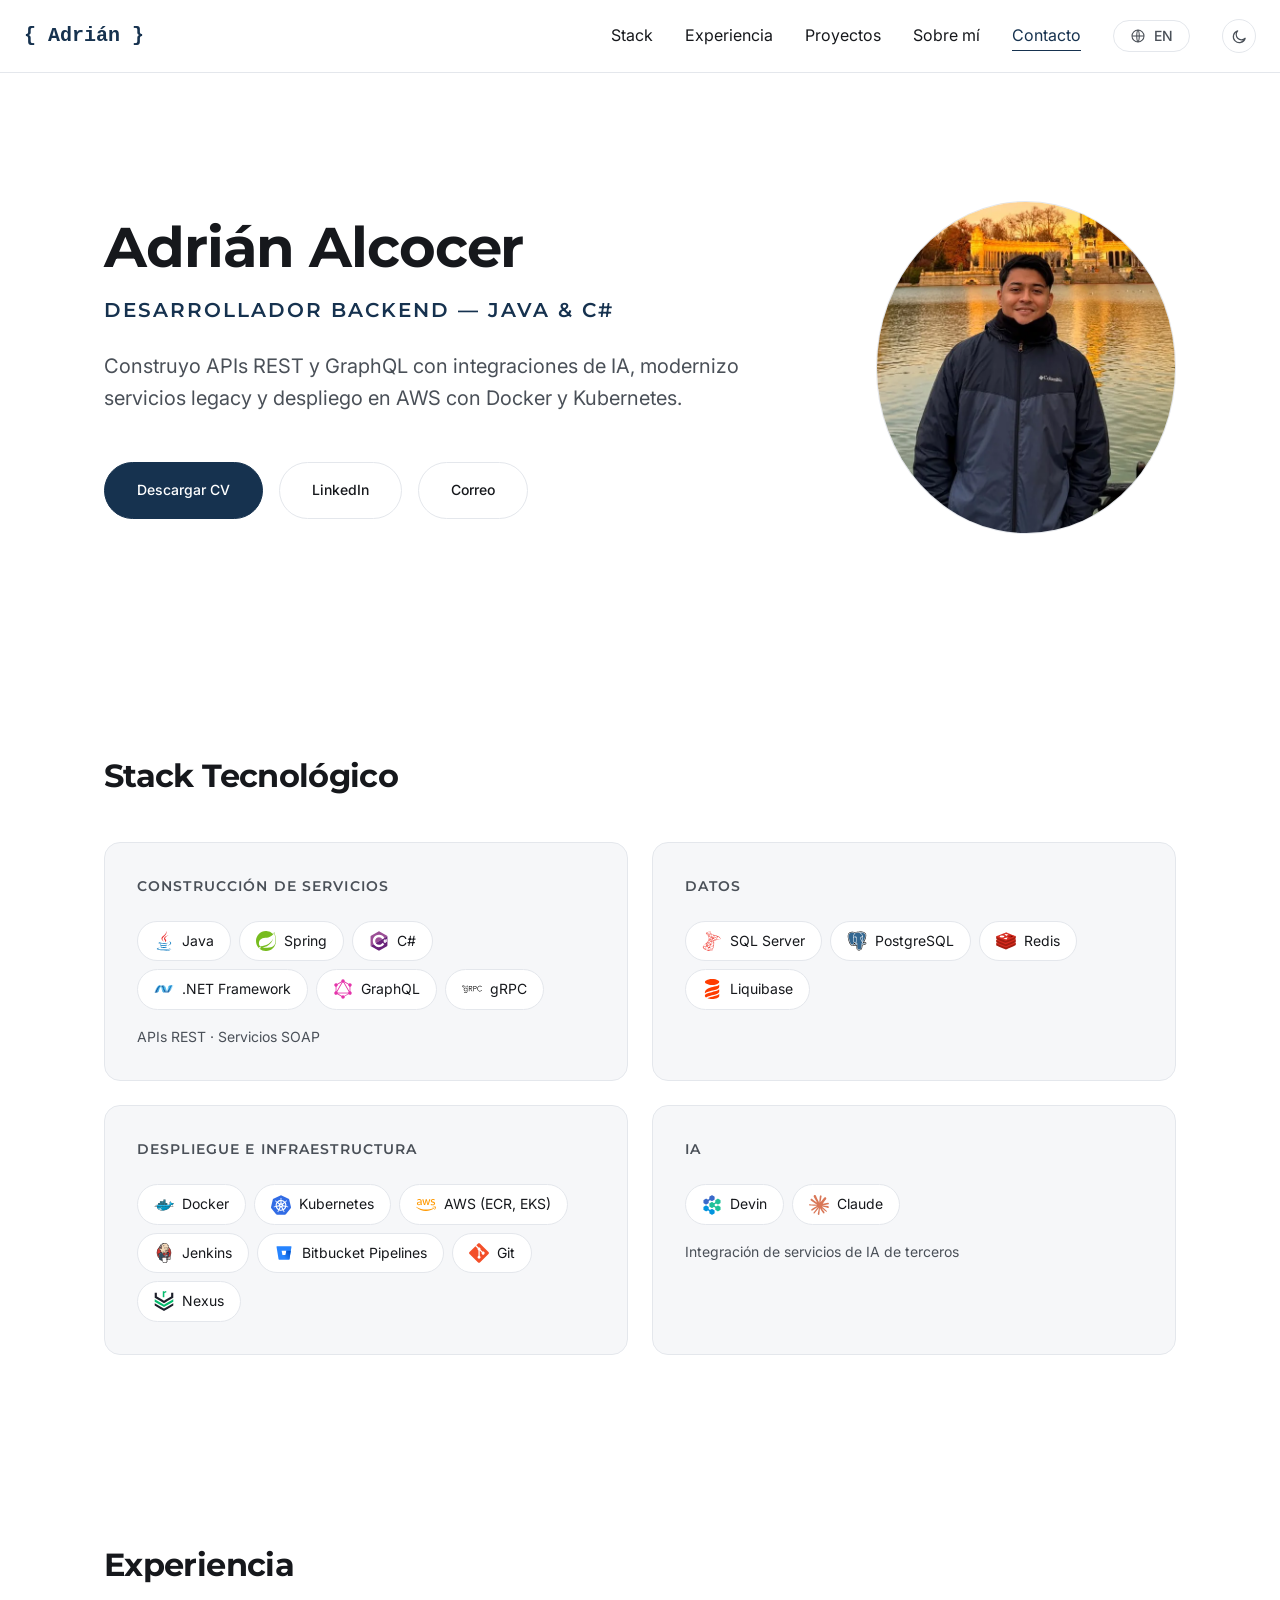
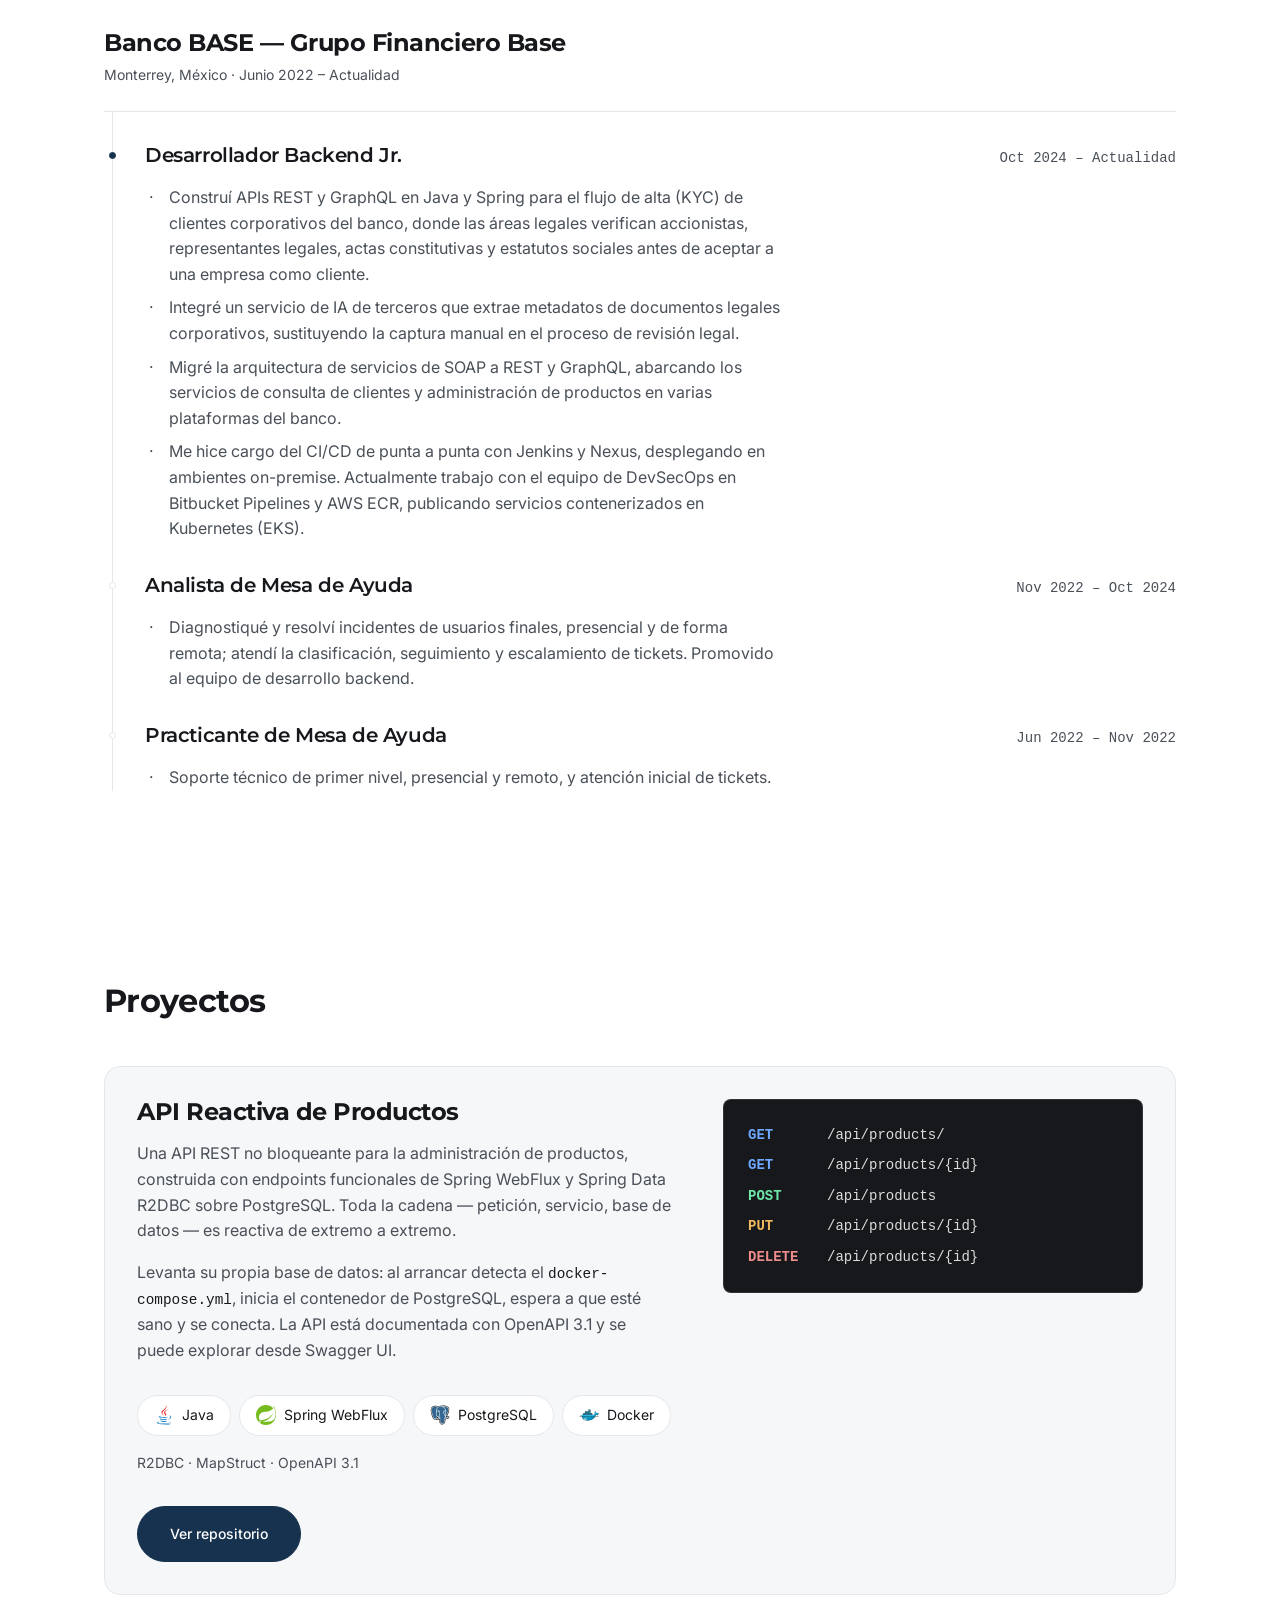
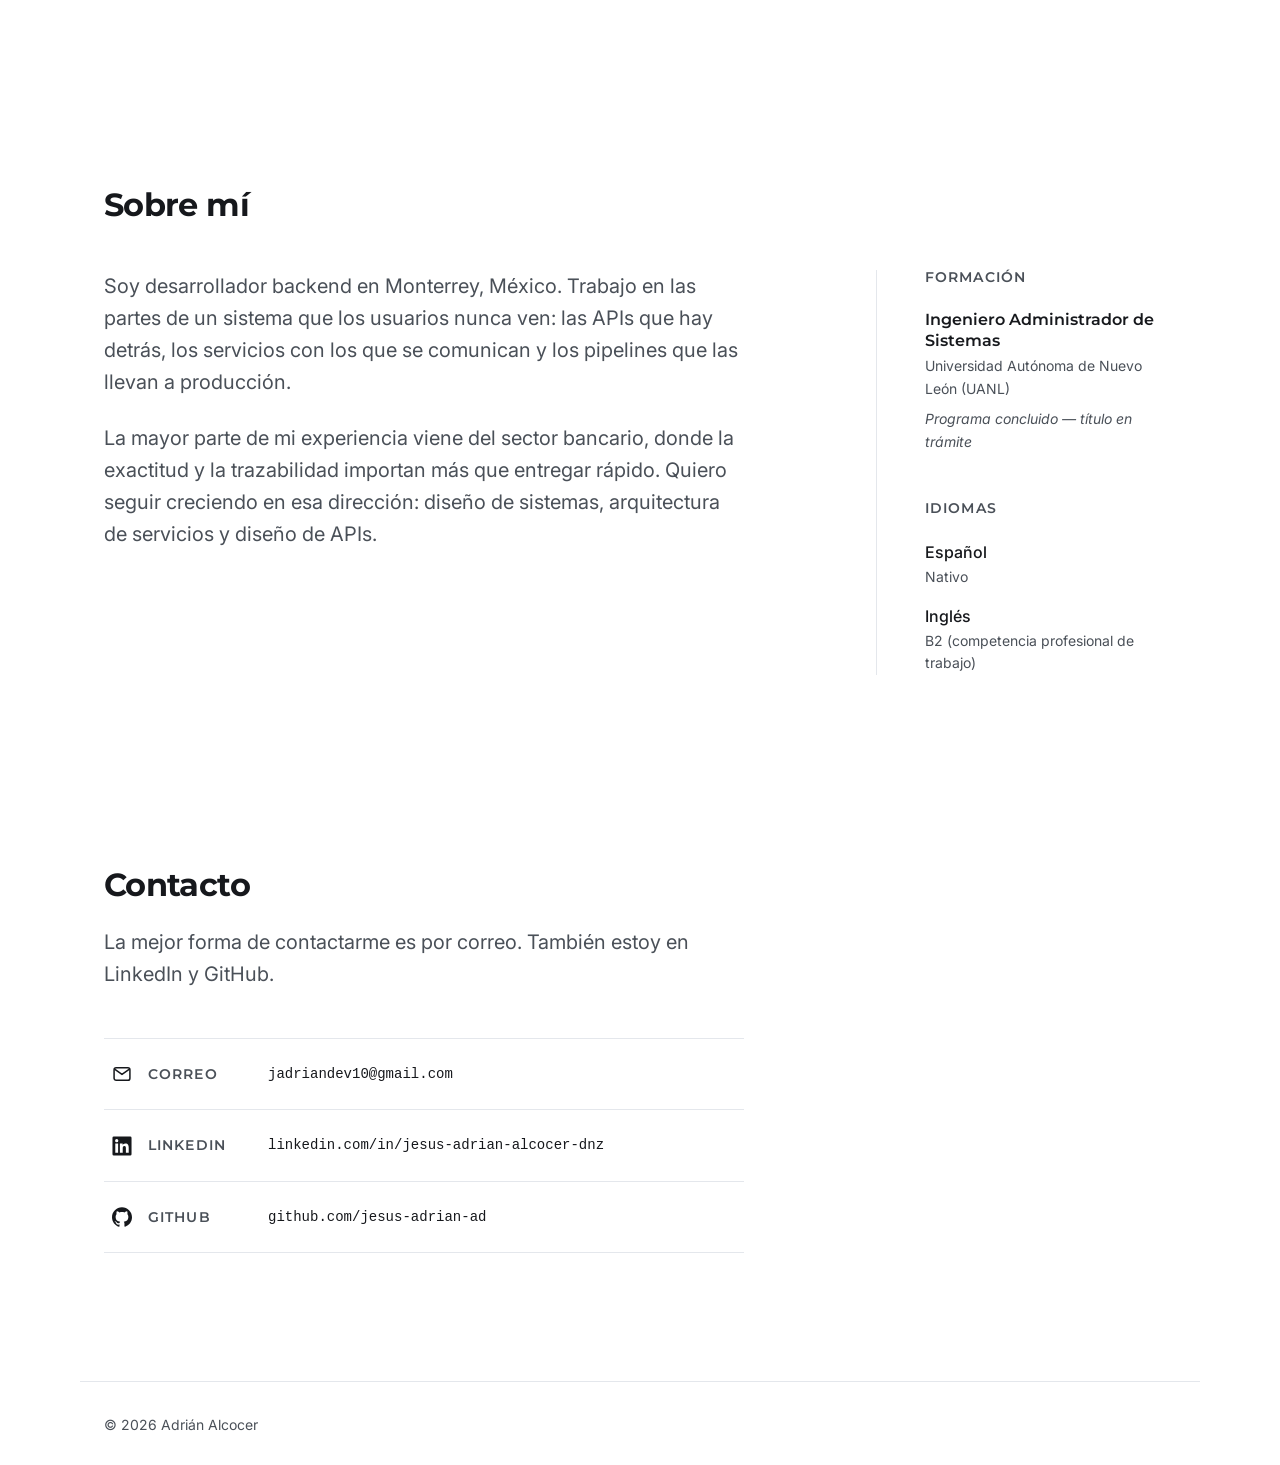
==== commit 09bbcbfa: "feat: update files and refferences" ====
--- a/index-es.html
+++ b/index-es.html
@@ -229,7 +229,7 @@
                     con Docker y Kubernetes.</p>
 
                 <div class="hero-actions">
-                    <a class="btn btn-primary" href="./assets/docs/CV_Spanish_Version.pdf" download>
+                    <a class="btn btn-primary" href="./assets/docs/CV_Spanish.pdf" download>
                         Descargar CV</a>
                     <a class="btn" href="https://linkedin.com/in/jesus-adrian-alcocer-dnz"
                         target="_blank" rel="noopener noreferrer">LinkedIn</a>
@@ -349,7 +349,7 @@
 
                 <li class="role">
                     <div class="role-header">
-                        <h4 class="role-title">Becario de Mesa de Ayuda</h4>
+                        <h4 class="role-title">Practicante de Mesa de Ayuda</h4>
                         <p class="role-dates">Jun 2022 – Nov 2022</p>
                     </div>
                     <ul class="role-points">
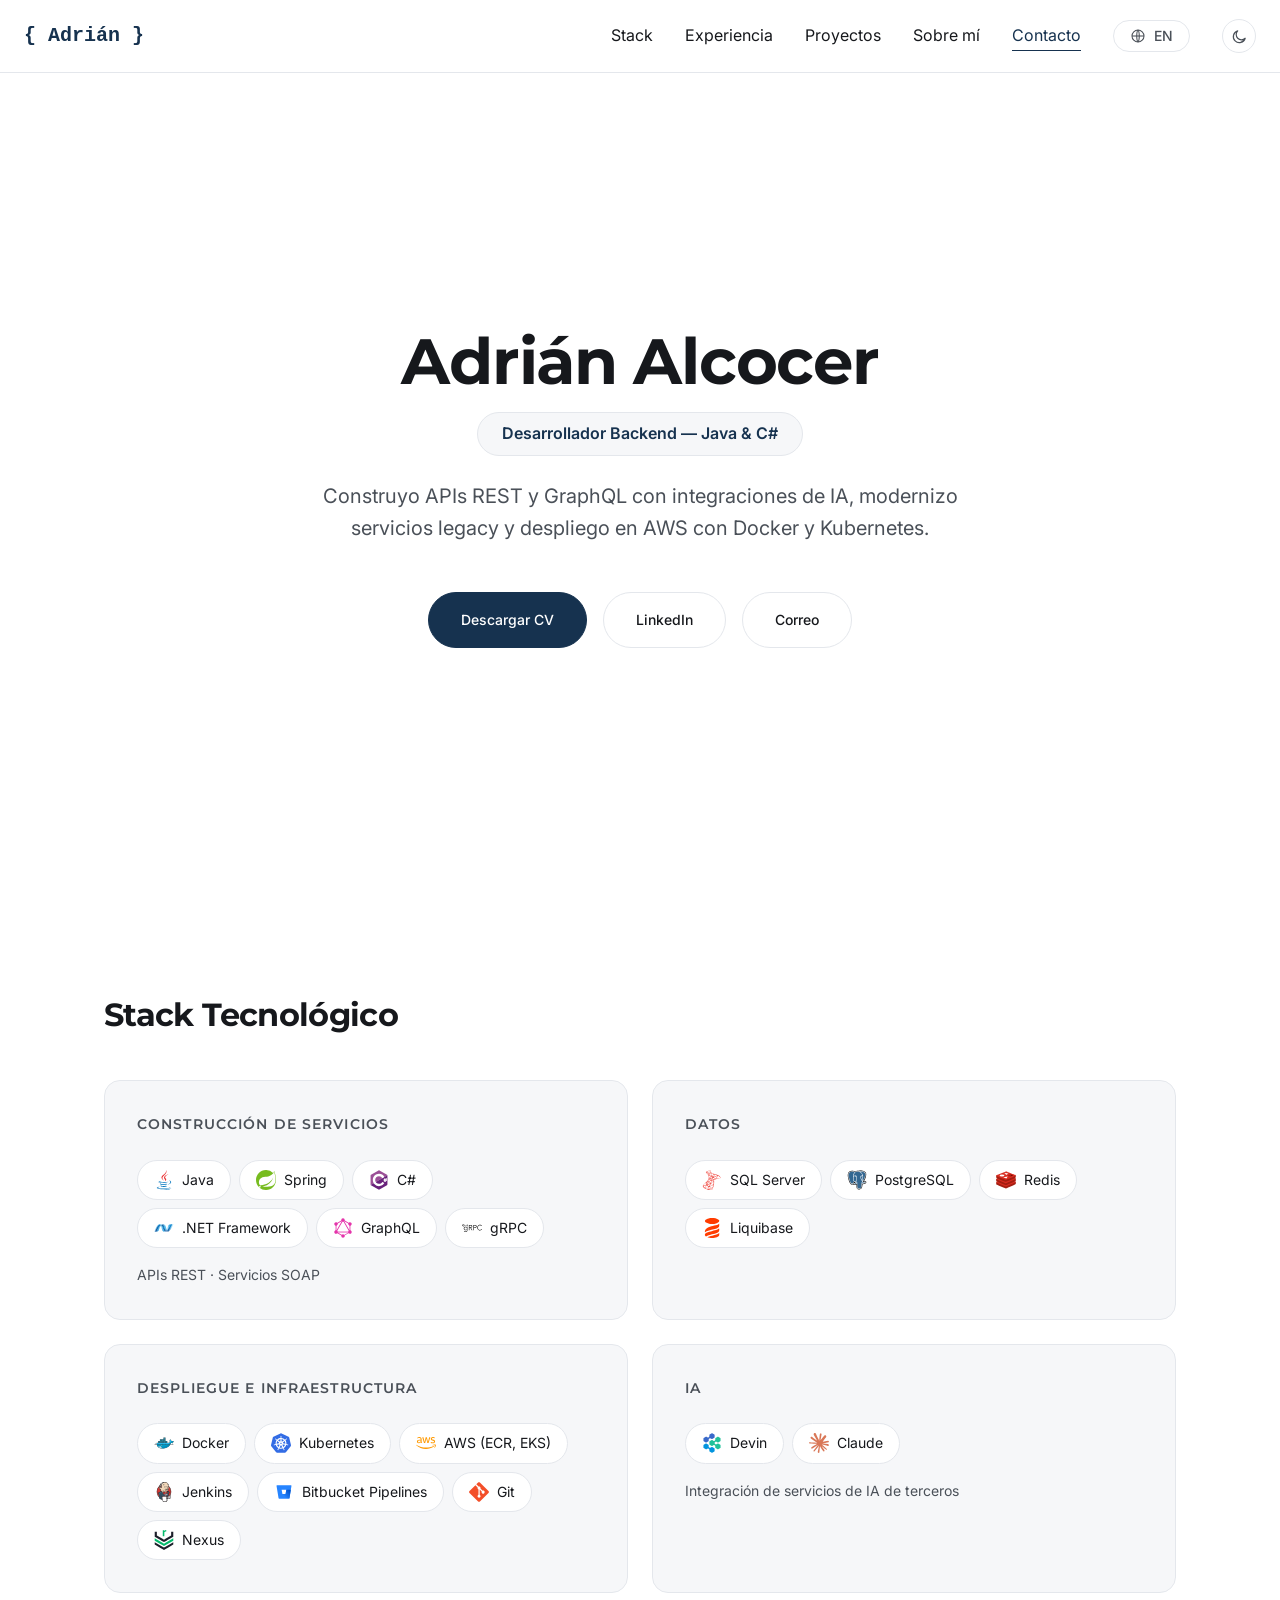
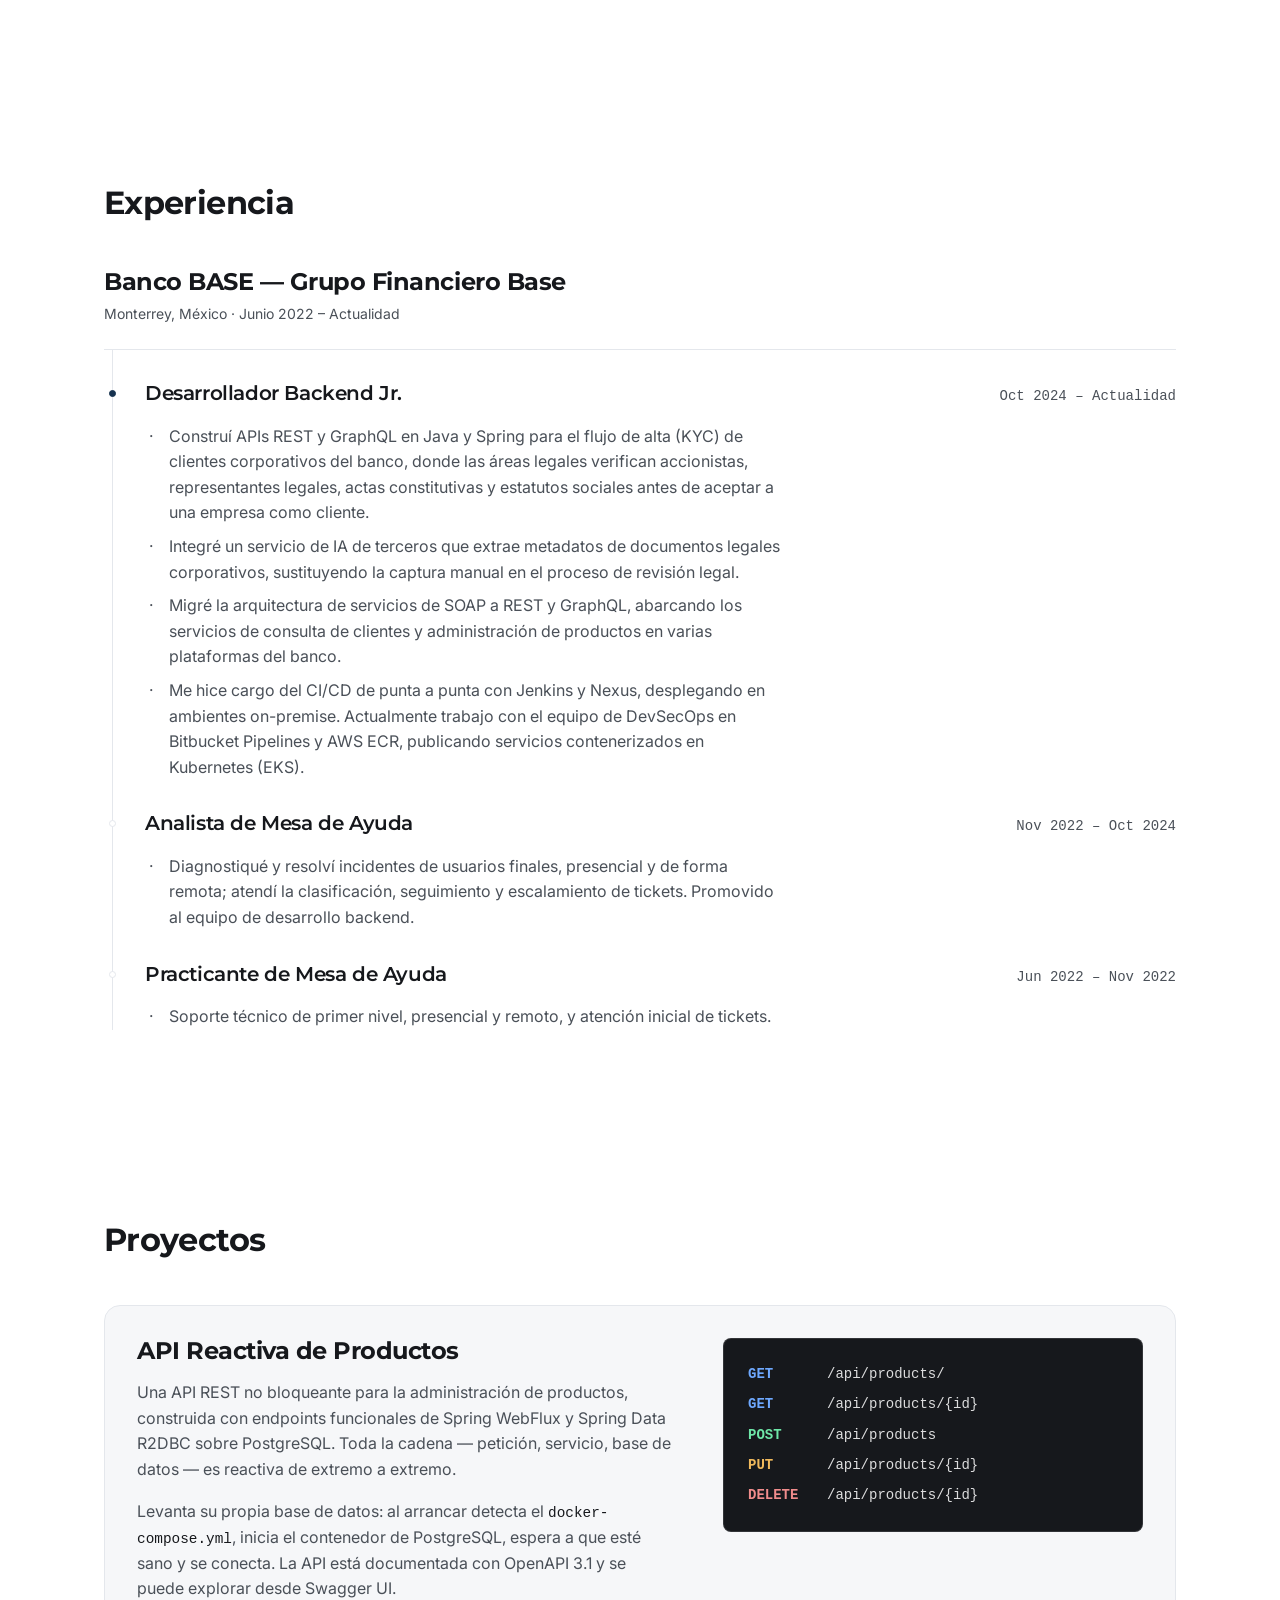
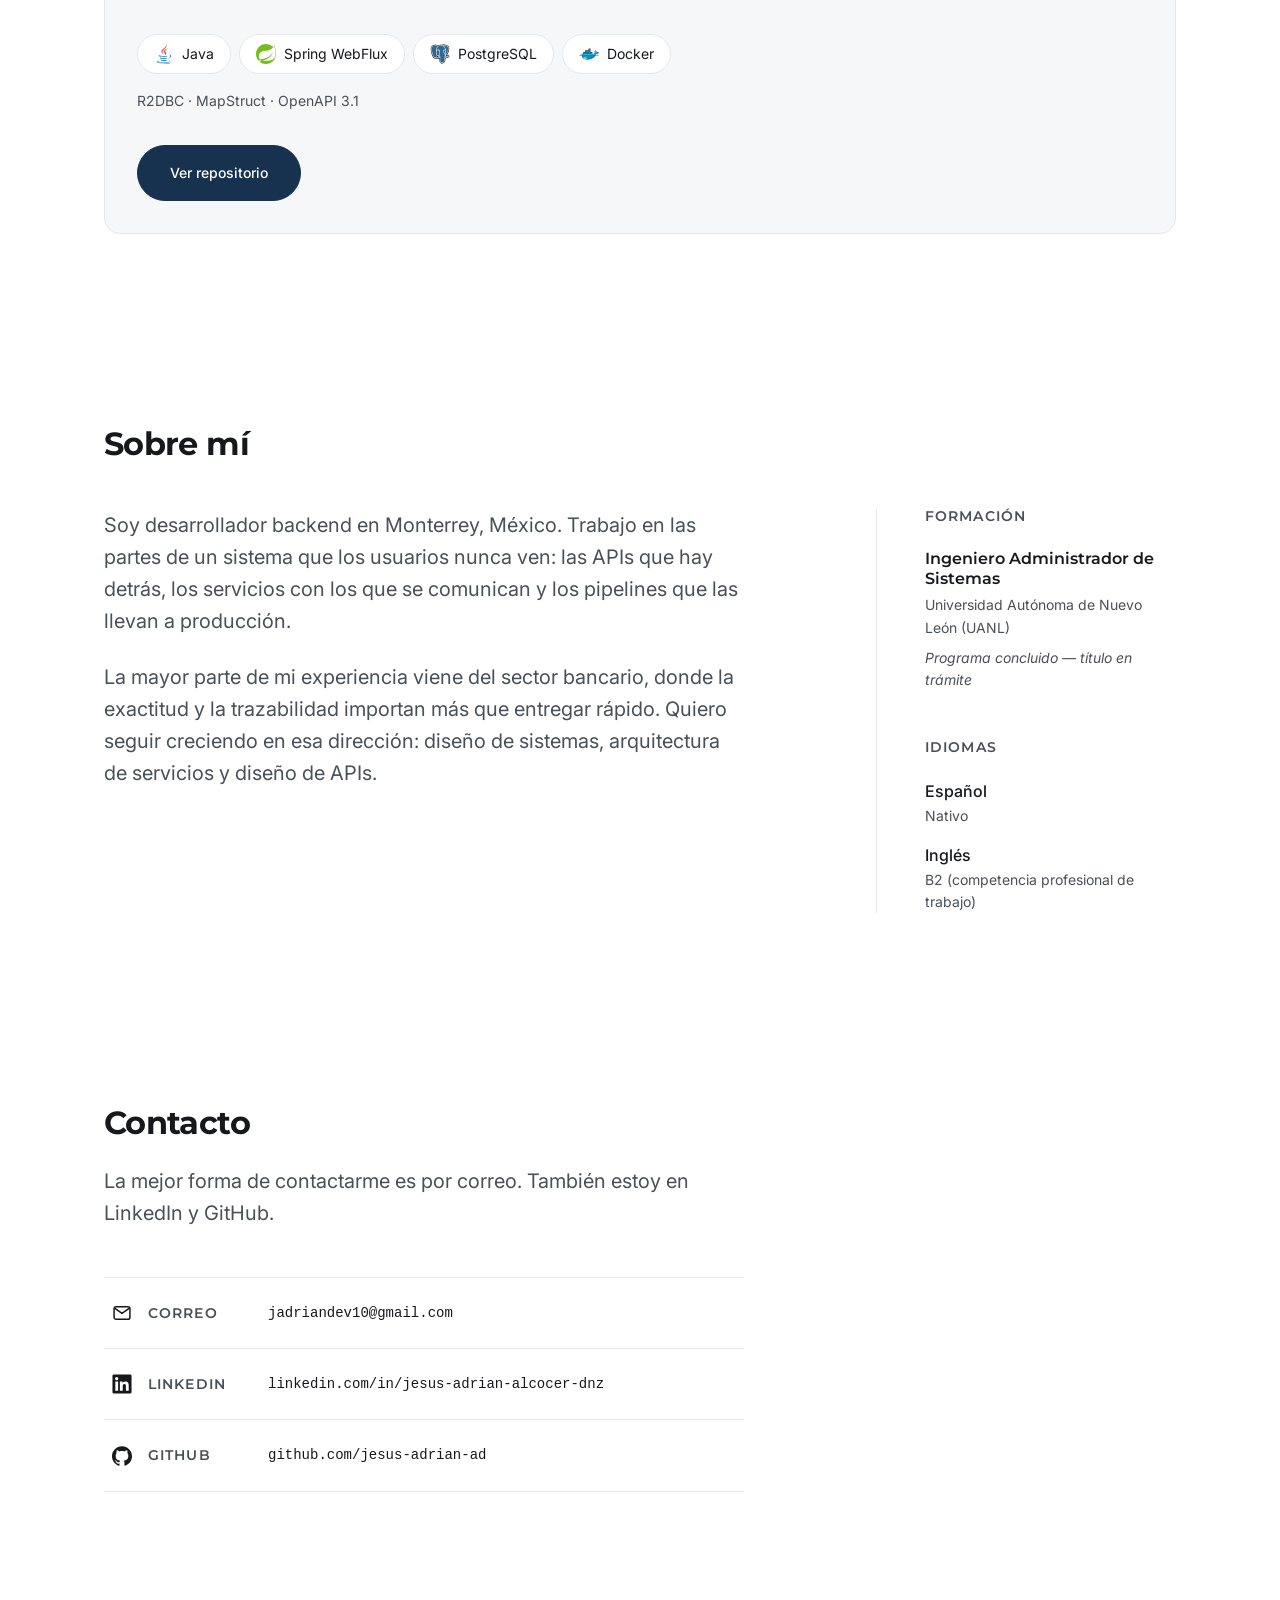
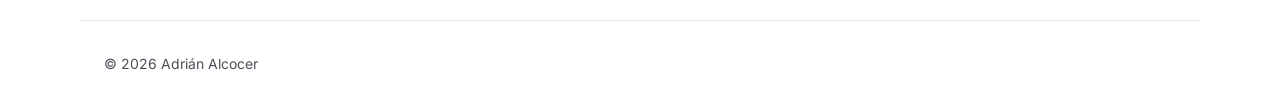
==== commit b5bf6c4b: "Hero sin foto, centrado, inspirado en helloabdullah.com" ====
--- a/index-es.html
+++ b/index-es.html
@@ -61,8 +61,6 @@
     <link
         href="https://fonts.googleapis.com/css2?family=Inter:wght@400;500&family=Montserrat:wght@600;700&display=swap"
         rel="stylesheet">
-
-    <link rel="preload" as="image" type="image/webp" href="./assets/images/adrian_hero.webp" fetchpriority="high">
 
     <!-- Styles Refference -->
     <link rel="stylesheet" href="./styles/styles.css">
@@ -236,13 +234,6 @@
                     <a class="btn" href="mailto:jadriandev10@gmail.com">Correo</a>
                 </div>
             </div>
-            <div class="hero-picture">
-                <picture>
-                    <source srcset="./assets/images/adrian_hero.webp" type="image/webp">
-                    <img src="./assets/images/adrian_hero.jpg" alt="Adrián Alcocer"
-                        width="624" height="693" fetchpriority="high" decoding="sync">
-                </picture>
-            </div>
         </section>
         <section class="stack" id="stack">
             <h2>Stack Tecnológico</h2>
--- a/styles/styles.css
+++ b/styles/styles.css
@@ -97,10 +97,10 @@
   --text-lg:  1.5rem;
   --text-xl:  2rem;
 
-  /* Fluido: 36px en un iPhone SE, 56px de 700px en adelante. Evita el
+  /* Fluido: 40px en un iPhone SE, 64px de 700px en adelante. Evita el
      salto brusco que daba un breakpoint y cubre todos los anchos de
      iPhone (375 / 390 / 393 / 402 / 430 / 440) sin casos especiales. */
-  --text-3xl: clamp(2.25rem, 7vw, 3.5rem);
+  --text-3xl: clamp(2.5rem, 8vw, 4rem);
 
   --leading-tight: 1.1;
   --leading-snug:  1.3;
@@ -117,6 +117,9 @@
      separa una animación que se siente cara de un ease-out genérico. */
   --ease-out-expo: cubic-bezier(0.16, 1, 0.3, 1);
   --ease-out-soft: cubic-bezier(0.33, 1, 0.68, 1);
+  /* Rebasa el 100% y regresa: es lo que lee como "rebote" sin necesitar
+     varios pasos en el keyframe. Solo se usa en el h1 del hero. */
+  --ease-bounce:   cubic-bezier(0.34, 1.56, 0.64, 1);
   --dur-fast:   0.18s;
   --dur-normal: 0.35s;
   --dur-slow:   0.75s;
@@ -288,7 +291,7 @@
     --text-md:  1.3125rem;
     --text-lg:  1.625rem;
     --text-xl:  2.25rem;
-    --text-3xl: 4rem;
+    --text-3xl: 4.5rem;
   }
 }
 
@@ -302,7 +305,7 @@
     --text-md:  1.4375rem;
     --text-lg:  1.75rem;
     --text-xl:  2.5rem;
-    --text-3xl: 4.5rem;
+    --text-3xl: 5rem;
 
     --space-8: 128px;
     --space-9: 176px;
@@ -521,21 +524,27 @@
 
 /* =====================================================================
    BLOQUE 12 — Hero
-   Dos columnas: texto a la izquierda, foto a la derecha.
+   Una sola columna centrada, sin foto — inspirado en helloabdullah.com:
+   rol como badge tipo pill, título grande, CTA centrados.
    ===================================================================== */
 
 .hero {
-  display: grid;
-  grid-template-columns: 1fr minmax(220px, 300px);
+  display: flex;
+  flex-direction: column;
   align-items: center;
-  gap: var(--space-8);
+  justify-content: center;
+  /* Llena lo que queda de pantalla debajo del navbar, para que el
+     contenido quede centrado de verdad y la siguiente sección no se
+     asome antes de hacer scroll. min-height (no height): si el texto
+     necesita más espacio en una pantalla muy baja, crece sin recortarse. */
+  min-height: calc(100svh - var(--nav-height));
   padding-block: var(--space-9);   /* más aire que el resto de secciones */
-}
-
-/* --- Columna izquierda: texto --- */
+  text-align: center;
+}
 
 .hero-text {
   max-width: var(--measure);
+  margin-inline: auto;
 }
 
 .hero-text h1 {
@@ -543,12 +552,15 @@
 }
 
 .hero-role {
-  font-family: var(--font-display);
-  font-size: var(--text-md);
+  display: inline-flex;
+  align-items: center;
+  font-size: var(--text-sm);
   font-weight: 600;
-  text-transform: uppercase;
-  letter-spacing: 2px;
   color: var(--accent);
+  background: var(--bg-alt);
+  border: 1px solid var(--border);
+  border-radius: 999px;
+  padding: var(--space-2) var(--space-4);
   margin-bottom: var(--space-4);
 }
 
@@ -563,6 +575,7 @@
 .hero-actions {
   display: flex;
   flex-wrap: wrap;
+  justify-content: center;
   gap: var(--space-3);
   margin-top: var(--space-6);
 }
@@ -599,64 +612,11 @@
   border-color: var(--ink);
 }
 
-/* --- Columna derecha: foto --- */
-
-/* El tope vive aquí y no solo en la columna del grid: así la foto no puede
-   crecer aunque cambie el layout. Ancho y alto quedan atados por el ratio. */
-.hero-picture {
-  margin: 0;
-  width: 100%;
-  max-width: 300px;
-  justify-self: end;
-}
-
-.hero-picture img {
-  display: block;
-  width: 100%;
-  height: auto;
-  aspect-ratio: 9 / 10;
-  object-fit: cover;
-  border-radius: 50%;   /* óvalo: sigue la proporción 9/10 del contenedor */
-  border: 1px solid var(--border);
-}
-
-
 /* --- Hero responsive --- */
-
-/* Con el contenedor más ancho, una foto de 300px deja un hueco entre el
-   texto (topado a --measure) y el borde derecho. Crece con él. */
-
-@media (min-width: 1600px) {
-  .hero {
-    grid-template-columns: 1fr minmax(260px, 360px);
-  }
-
-  .hero-picture {
-    max-width: 360px;
-  }
-}
-
-@media (min-width: 2100px) {
-  .hero {
-    grid-template-columns: 1fr minmax(300px, 420px);
-  }
-
-  .hero-picture {
-    max-width: 420px;
-  }
-}
 
 @media (max-width: 900px) {
   .hero {
-    grid-template-columns: 1fr;
-    gap: var(--space-6);
     padding-block: var(--space-7);
-  }
-
-  .hero-picture {
-    order: -1;
-    max-width: 240px;
-    justify-self: start;   /* en una columna se alinea con el texto, no a la derecha */
   }
 }
 
@@ -1212,31 +1172,44 @@
   }
 }
 
+/* Rebote de entrada, solo para el h1 del hero. Tampoco toca opacity
+   (mismo motivo que rise-opaque: es el candidato a LCP). El rebote lo
+   da --ease-bounce, no el keyframe — por eso aquí solo hay dos pasos. */
+@keyframes bounce-in {
+  from {
+    transform: scale(0.4);
+    filter: blur(4px);
+  }
+  to {
+    transform: scale(1);
+    filter: blur(0);
+  }
+}
+
 /* --- Hero: entra solo, sin JS ---
    Va con @keyframes y no con el observador de scroll porque está sobre la
    línea de flotación: el CSS ya está aplicado en el primer pintado, así
    que no hay parpadeo. `backwards` lo mantiene oculto durante el retraso. */
 
 @media (prefers-reduced-motion: no-preference) {
-  .hero-text > *,
-  .hero-picture {
+  .hero-text > * {
     animation: rise var(--dur-slow) var(--ease-out-expo) backwards;
   }
 
-  /* El h1 y la foto son los candidatos a elemento LCP, y Chrome no cuenta
-     como pintado nada con opacity 0: un fundido de entrada retrasa la
-     métrica lo que dure. Entran solo con desplazamiento y desenfoque, que
-     es donde vive el movimiento de todas formas. */
-  .hero-text > h1,
-  .hero-picture {
-    animation-name: rise-opaque;
+  /* El h1 es el candidato a elemento LCP, y Chrome no cuenta como pintado
+     nada con opacity 0: por eso bounce-in tampoco toca opacity, solo
+     escala y desenfoque. Duración más corta que el resto (0.5s en vez de
+     los 0.75s de --dur-slow): un rebote largo se siente lento, no elegante. */
+  .hero-text > h1 {
+    animation-name: bounce-in;
+    animation-duration: 0.5s;
+    animation-timing-function: var(--ease-bounce);
   }
 
   .hero-text > :nth-child(1) { animation-delay: 0.06s; }
   .hero-text > :nth-child(2) { animation-delay: 0.14s; }
   .hero-text > :nth-child(3) { animation-delay: 0.22s; }
   .hero-text > :nth-child(4) { animation-delay: 0.30s; }
-  .hero-picture              { animation-delay: 0.18s; }
 }
 
 /* --- Secciones: revelado al entrar en pantalla ---
